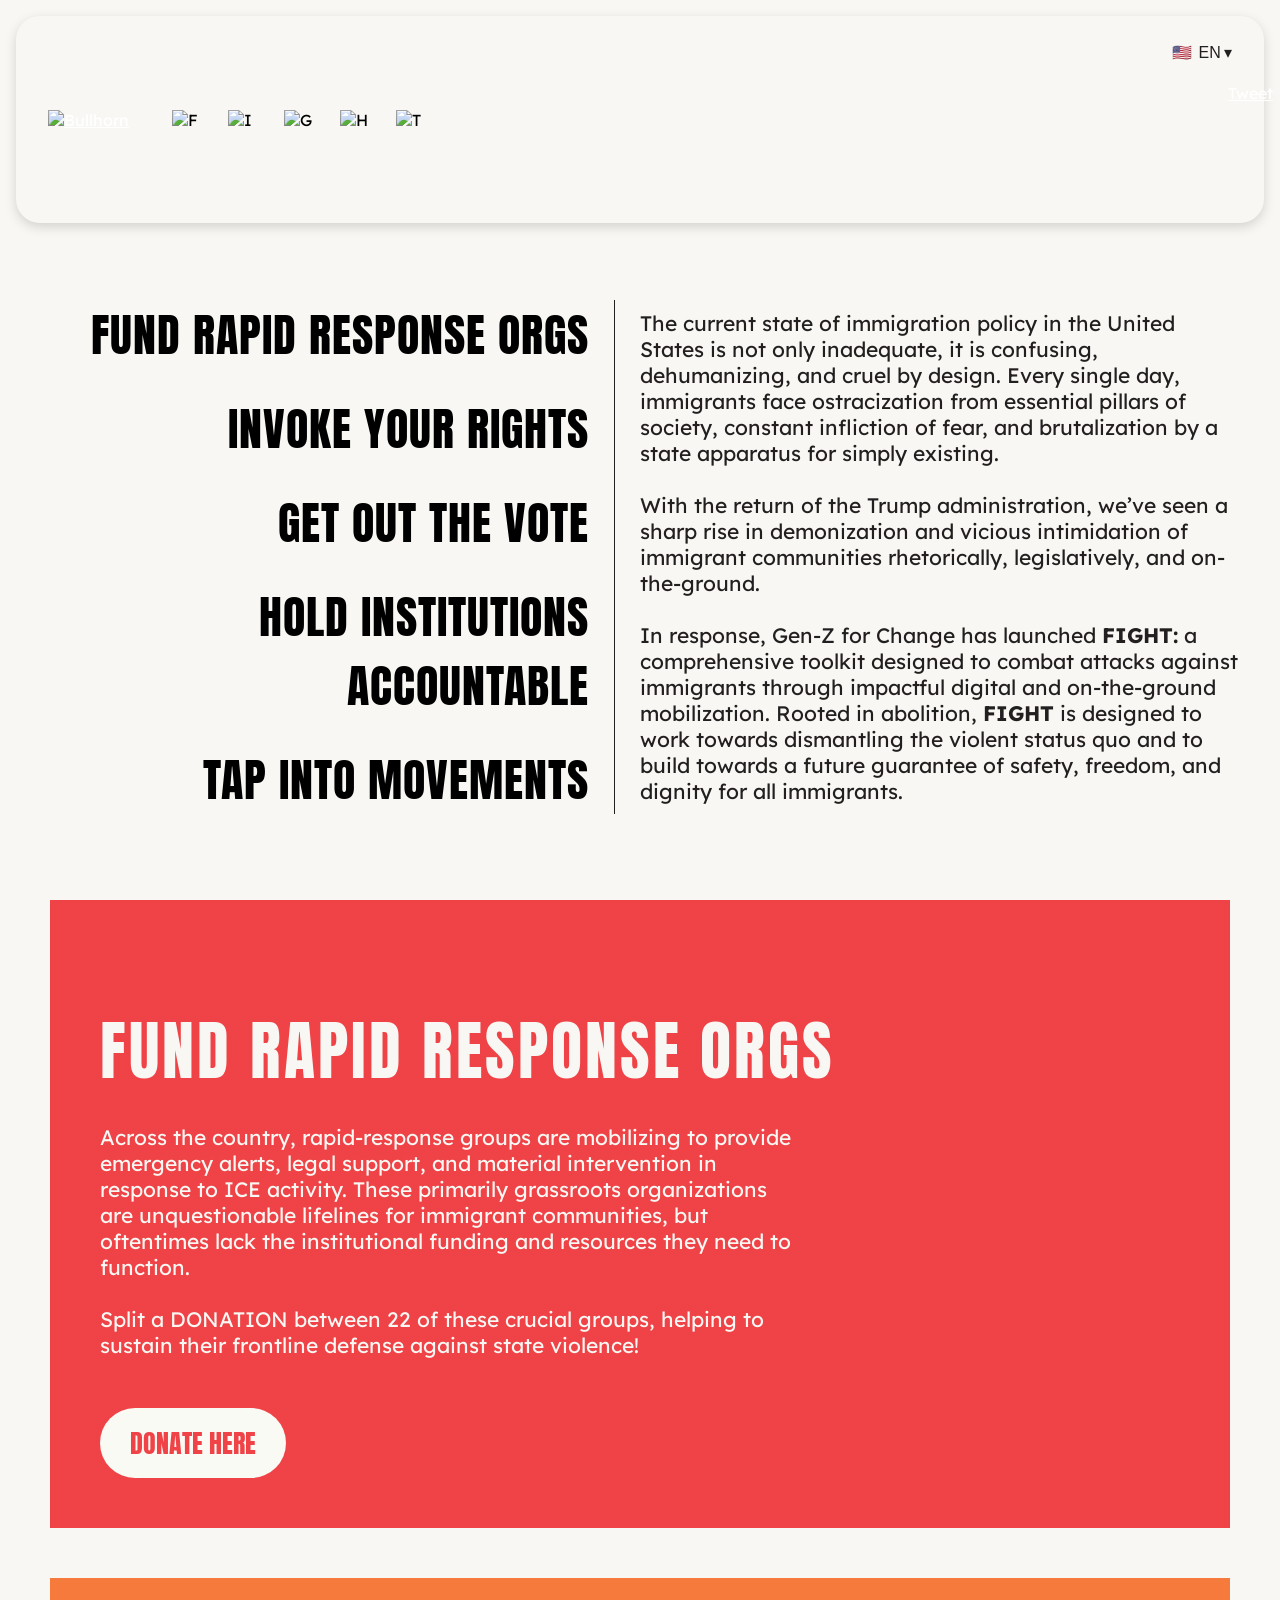
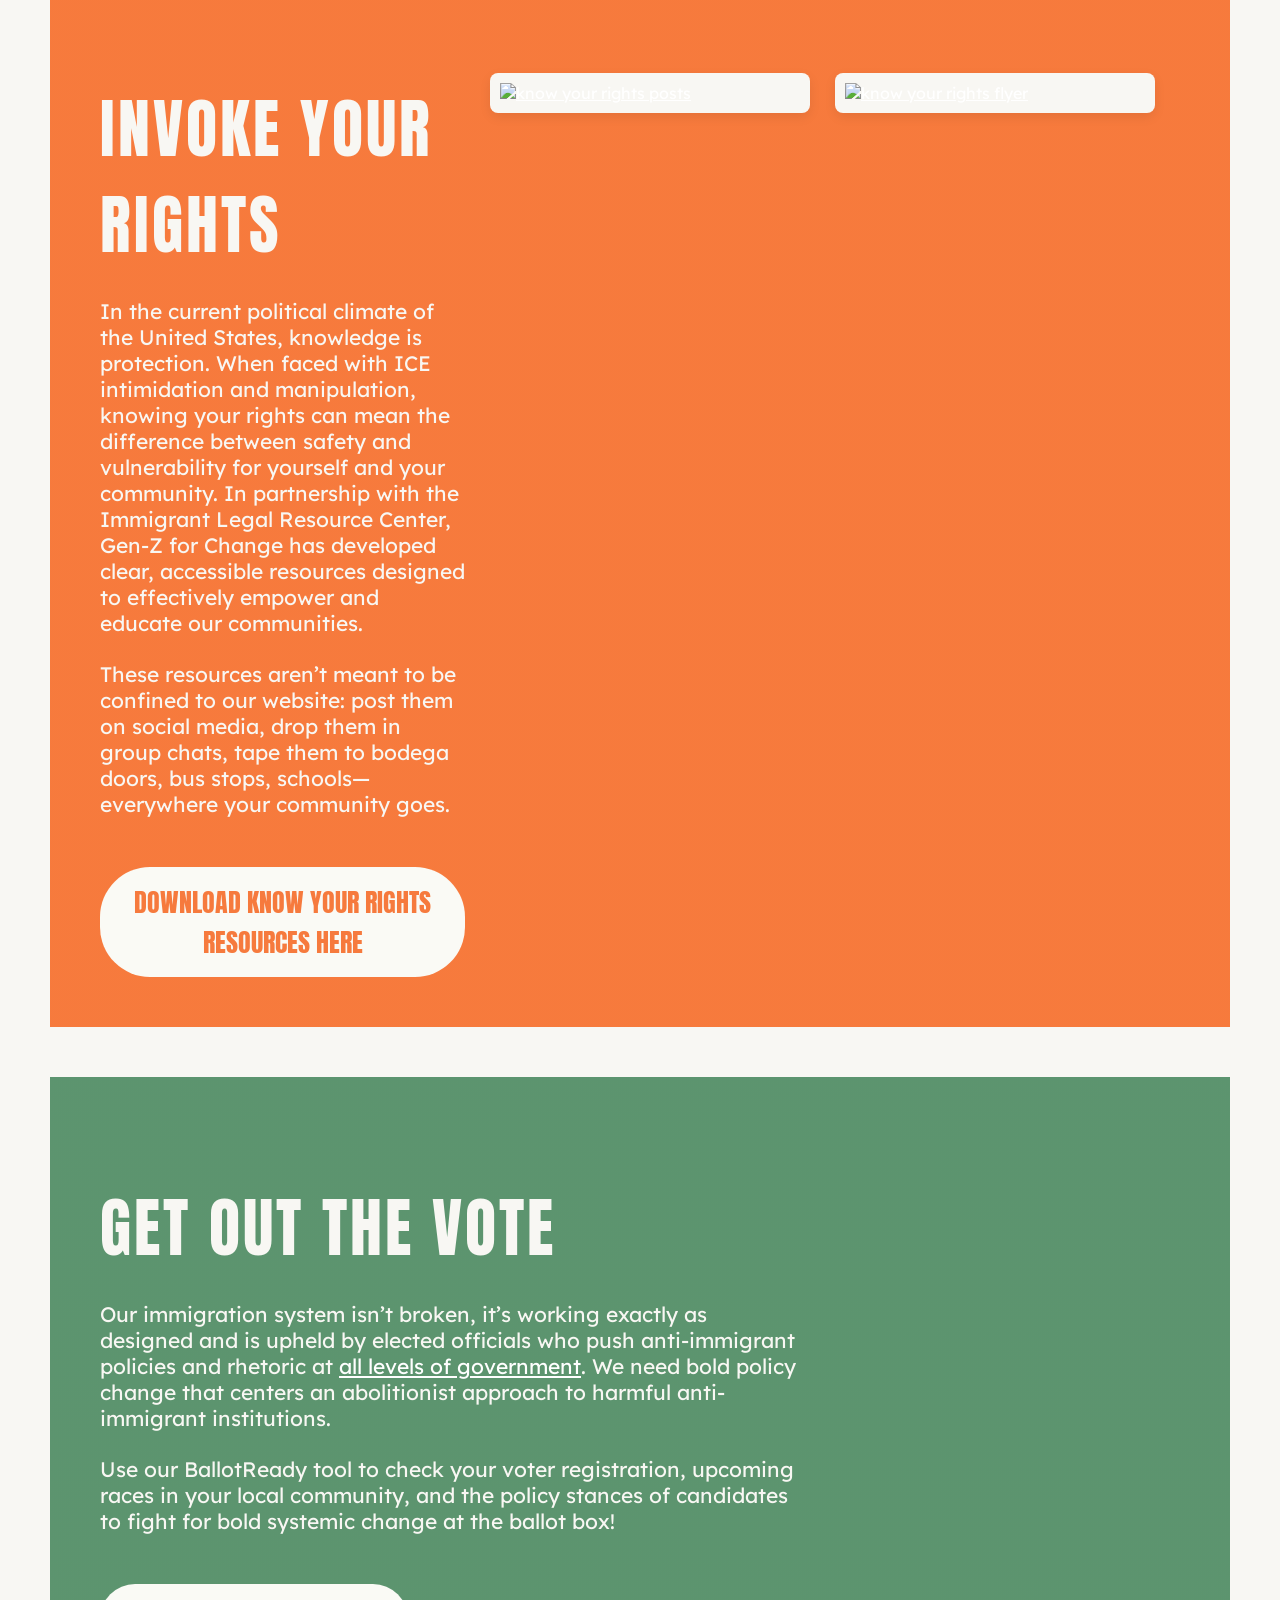
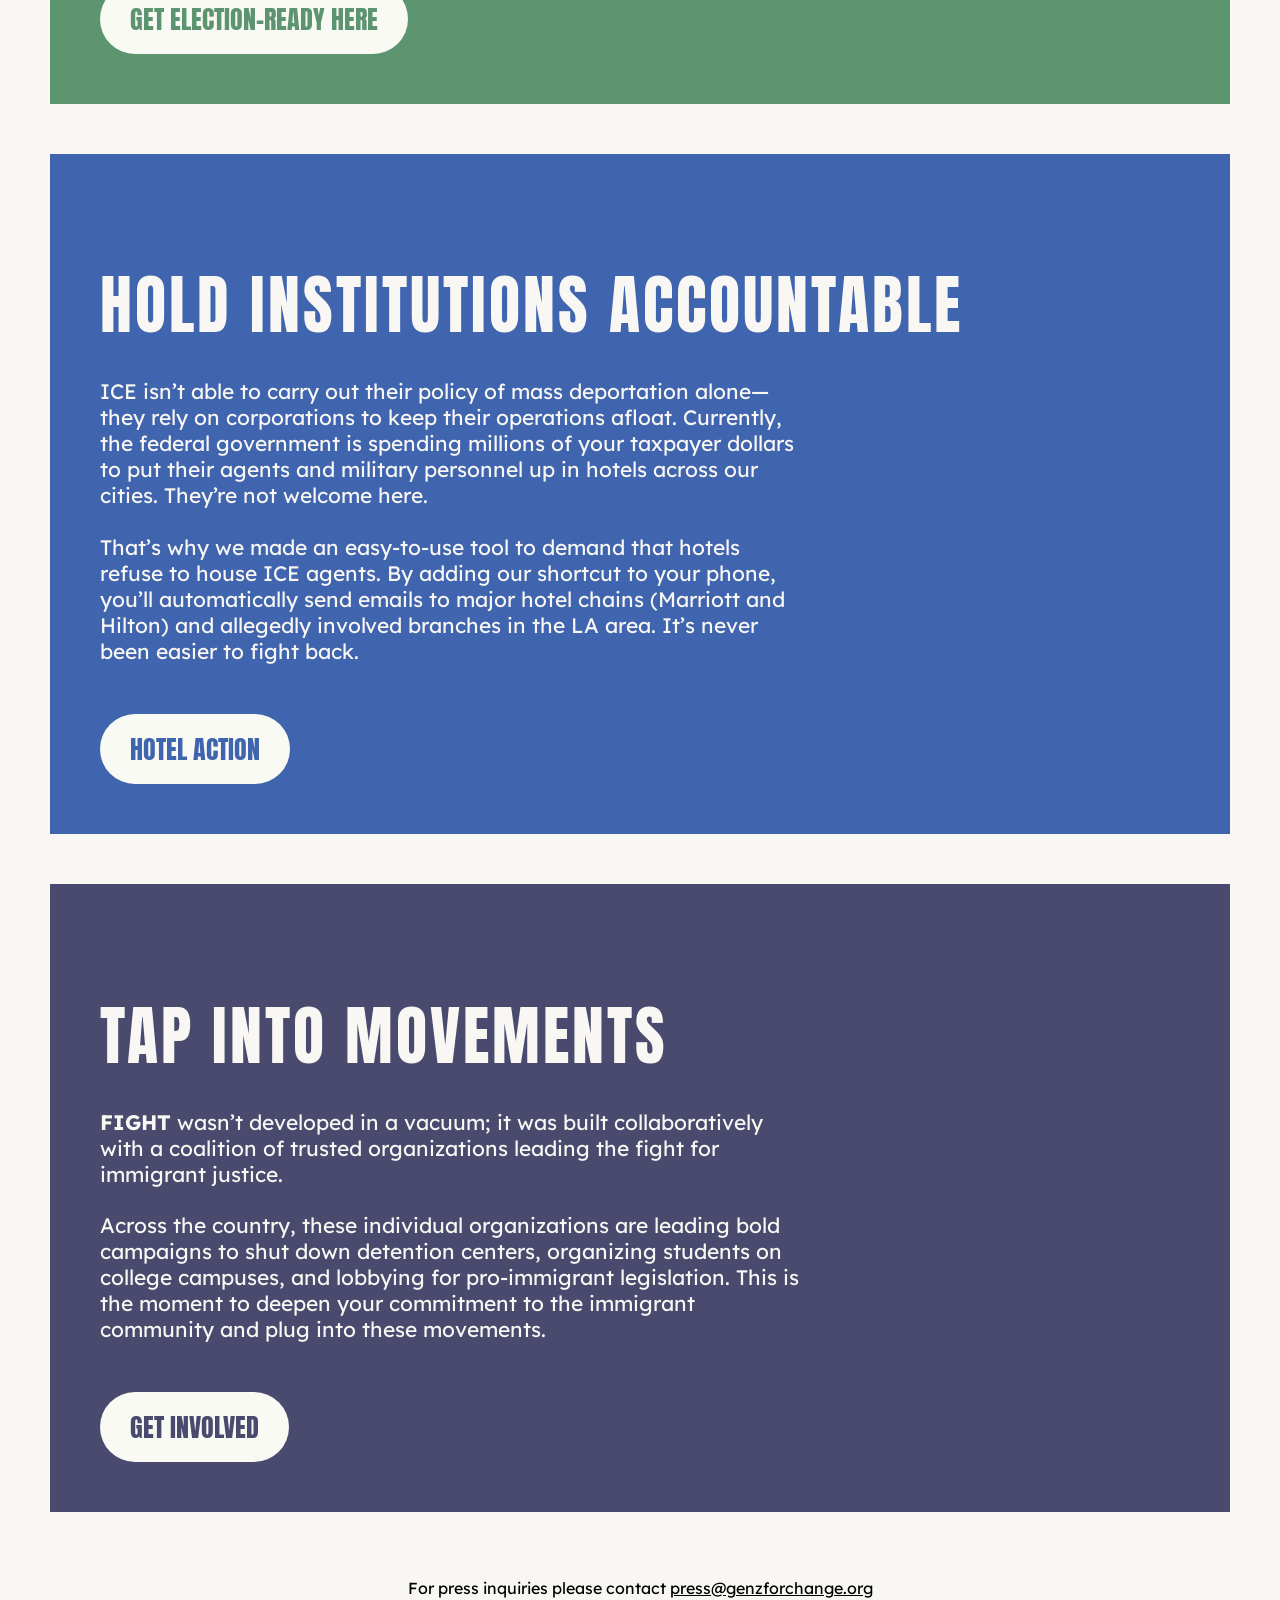
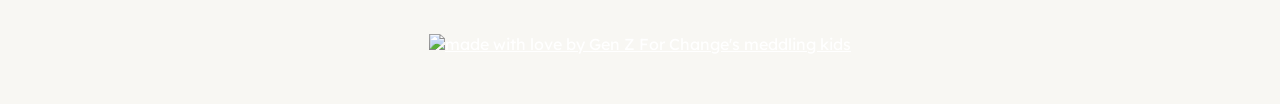
==== index.html @ 0570e117 "Merge pull request #15 from genzforchange/glitch 🧊 OUT OF LA 🌎" ====
<!DOCTYPE html>
<html lang="en">
  <head>
    <!-- Google tag (gtag.js) -->
    <script
      async
      src="https://www.googletagmanager.com/gtag/js?id=G-34WLTHFXXQ"
    ></script>
    <script>
      window.dataLayer = window.dataLayer || [];
      function gtag() {
        dataLayer.push(arguments);
      }
      gtag("js", new Date());

      gtag("config", "G-34WLTHFXXQ");
    </script>
    <meta charset="UTF-8" />
    <!-- Primary Meta Tags -->
    <title>FIGHT - A Toolkit by Gen-Z for Change</title>
    <meta name="title" content="FIGHT - A Toolkit by Gen-Z for Change" />
    <meta
      name="description"
      content="Gen-Z for Change’s FIGHT Toolkit empowers you to combat oppressive U.S. immigration policies—fund rapid-response groups, learn your rights, register to vote, and hold companies accountable."
    />

    <!-- Open Graph / Facebook -->
    <meta property="og:type" content="website" />
    <meta property="og:url" content="https://gz4c.org/fight" />
    <meta property="og:title" content="FIGHT - A Toolkit by Gen-Z for Change" />
    <meta
      property="og:description"
      content="Gen-Z for Change’s FIGHT Toolkit empowers you to combat oppressive U.S. immigration policies—fund rapid-response groups, learn your rights, register to vote, and hold companies accountable."
    />
    <meta
      property="og:image"
      content="https://cdn.glitch.global/859e2062-945b-4f6d-a3dc-96c31891dcad/FIGHT_ShareCard.png?v=1746629996485"
    />

    <!-- Twitter -->
    <meta
      property="twitter:card"
      content="https://cdn.glitch.global/859e2062-945b-4f6d-a3dc-96c31891dcad/FIGHT_ShareCard.png?v=1746629996485"
    />
    <meta
      property="twitter:url"
      content="https://gz4c.org/fight"
      property="twitter:title"
      content="FIGHT - A Toolkit by Gen-Z for Change"
    />
    <meta
      property="twitter:description"
      content="Gen-Z for Change’s FIGHT Toolkit empowers you to combat oppressive U.S. immigration policies—fund rapid-response groups, learn your rights, register to vote, and hold companies accountable."
    />
    <meta
      property="twitter:image"
      content="https://cdn.glitch.global/859e2062-945b-4f6d-a3dc-96c31891dcad/FIGHT_ShareCard.png?v=1746629996485"
    />

    <link
      rel="icon"
      type="image/x-icon"
      href="https://cdn.glitch.global/859e2062-945b-4f6d-a3dc-96c31891dcad/BullHorn.svg?v=1744859151494"
    />
    <!--     <link
      rel="alternate"
      href="https://gz4c.org/FIGHT"
      hreflang="en"
    />
    <link
      rel="alternate"
      href="https://gz4c.org/FIGHT/es"
      hreflang="es"
    /> -->

    <meta name="viewport" content="width=device-width, initial-scale=1.0" />
    <link rel="stylesheet" href="style.css" />
    <link rel="preconnect" href="https://fonts.googleapis.com" />
    <link rel="preconnect" href="https://fonts.gstatic.com" crossorigin />
    <link
      href="https://fonts.googleapis.com/css2?family=Anton+SC&family=Lexend:wght@100..900&display=swap"
      rel="stylesheet"
    />
    <!--      &lt;link rel="alternate" href="http://example.com/en/" hreflang="en" /&gt; 
   &lt;link rel="alternate" href="http://example.com/es/" hreflang="es" /&gt;  -->
  </head>
  <body>
    <div class="header-wrapper" id="header">
      <header class="site-header">
        <div class="logo-group">
          <!--    ENGLISH SPANISH active button  on right side of page / getting inspo from other sites + do research -->
          <a href="https://gz4c.org/fight/">
            <img
              class="bullhorn"
              src="https://cdn.glitch.global/859e2062-945b-4f6d-a3dc-96c31891dcad/BullHorn.svg?v=1744859151494"
              alt="Bullhorn"
          /></a>
          <img
            class="letter-F"
            src="https://cdn.glitch.global/859e2062-945b-4f6d-a3dc-96c31891dcad/F.svg?v=1744861771480"
            alt="F"
            data-hover-src="https://cdn.glitch.global/859e2062-945b-4f6d-a3dc-96c31891dcad/RedF.svg?v=1744861761589"
            onmouseover="this.src = this.dataset.hoverSrc"
            onclick="scrollToSection('fundraise')"
            onmouseout="this.src = 'https://cdn.glitch.global/859e2062-945b-4f6d-a3dc-96c31891dcad/F.svg?v=1744861771480'"
          />
          <img
            class="letter-I"
            src="https://cdn.glitch.global/859e2062-945b-4f6d-a3dc-96c31891dcad/I.svg?v=1744861775676"
            alt="I"
            data-hover-src="https://cdn.glitch.global/859e2062-945b-4f6d-a3dc-96c31891dcad/OrangeI.svg?v=1744861773560"
            onmouseover="this.src = this.dataset.hoverSrc"
            onclick="scrollToSection('invoke')"
            onmouseout="this.src = 'https://cdn.glitch.global/859e2062-945b-4f6d-a3dc-96c31891dcad/I.svg?v=1744861775676'"
          />
          <img
            class="letter-G"
            src="https://cdn.glitch.global/859e2062-945b-4f6d-a3dc-96c31891dcad/G.svg?v=1744861780190"
            alt="G"
            data-hover-src="https://cdn.glitch.global/859e2062-945b-4f6d-a3dc-96c31891dcad/GreenG.svg?v=1744861778280"
            onmouseover="this.src = this.dataset.hoverSrc"
            onclick="scrollToSection('gotv')"
            onmouseout="this.src = 'https://cdn.glitch.global/859e2062-945b-4f6d-a3dc-96c31891dcad/G.svg?v=1744861780190'"
          />
          <img
            class="letter-H"
            src="https://cdn.glitch.global/859e2062-945b-4f6d-a3dc-96c31891dcad/H.svg?v=1744861784625"
            alt="H"
            data-hover-src="https://cdn.glitch.global/859e2062-945b-4f6d-a3dc-96c31891dcad/BlueH.svg?v=1744861782322"
            onmouseover="this.src = this.dataset.hoverSrc"
            onclick="scrollToSection('hold')"
            onmouseout="this.src = 'https://cdn.glitch.global/859e2062-945b-4f6d-a3dc-96c31891dcad/H.svg?v=1744861784625'"
          />
          <img
            class="letter-T"
            src="https://cdn.glitch.global/859e2062-945b-4f6d-a3dc-96c31891dcad/T.svg?v=1744861788384"
            alt="T"
            data-hover-src="https://cdn.glitch.global/859e2062-945b-4f6d-a3dc-96c31891dcad/PurpleT.svg?v=1744861786506"
            onmouseover="this.src = this.dataset.hoverSrc"
            onclick="scrollToSection('action')"
            onmouseout="this.src = 'https://cdn.glitch.global/859e2062-945b-4f6d-a3dc-96c31891dcad/T.svg?v=1744861788384'"
          />
        </div>
        <div class="header-actions">
          <div class="language-dropdown">
            <button class="lang-btn">
              <span class="flag-emoji">🇺🇸</span> EN <span class="arrow">▾</span>
            </button>
            <ul class="lang-menu">
              <li>
                <a href="https://gz4c.org/fight/">
                  <span class="flag-emoji">🇺🇸</span> EN
                </a>
              </li>
              <li>
                <a href="https://gz4c.org/fight/es/">
                  <span class="flag-emoji">🇲🇽</span> ES
                </a>
              </li>
            </ul>
          </div>

          <a
            href="https://twitter.com/share?ref_src=twsrc%5Etfw"
            class="twitter-share-button"
            data-text="When the immigrant community is under attack, what do we do? Stand UP, FIGHT Back! The Trump admin wants us to feel powerless as they ramp up cruel detention and deportation campaigns. Today, we say no more! TAKE ACTION with @genzforchange here!"
            data-url="https://gz4c.org/fight/"
            data-show-count="false"
            >Tweet</a
          >
        </div>
        <script
          async
          src="https://platform.twitter.com/widgets.js"
          charset="utf-8"
        ></script>
      </header>
    </div>

    <section class="frame main-frame">
      <div class="main-content">
        <nav class="fight-subtitle">
          <span
            data-color="#c62828"
            onclick="scrollToSection('fundraise', this); this.style.color = this.getAttribute('data-color');"
            style="color: #000"
            onmouseover="this.style.color = this.getAttribute('data-color')"
            onmouseout="this.style.color = '#000'"
            >FUND RAPID RESPONSE ORGS</span
          >
          <span
            data-color="#ef6c00"
            onclick="scrollToSection('invoke', this); this.style.color = this.getAttribute('data-color');"
            style="color: #000"
            onmouseover="this.style.color = this.getAttribute('data-color')"
            onmouseout="this.style.color = '#000'"
            >INVOKE YOUR RIGHTS</span
          >
          <span
            data-color="#43a047"
            onclick="scrollToSection('gotv', this); this.style.color = this.getAttribute('data-color');"
            style="color: #000"
            onmouseover="this.style.color = this.getAttribute('data-color')"
            onmouseout="this.style.color = '#000'"
            >GET OUT THE VOTE</span
          >
          <span
            data-color="#1565c0"
            onclick="scrollToSection('hold', this); this.style.color = this.getAttribute('data-color');"
            style="color: #000"
            onmouseover="this.style.color = this.getAttribute('data-color')"
            onmouseout="this.style.color = '#000'"
            >HOLD INSTITUTIONS ACCOUNTABLE</span
          >
          <span
            data-color="#4527a0"
            onclick="scrollToSection('action', this); this.style.color = this.getAttribute('data-color');"
            style="color: #000"
            onmouseover="this.style.color = this.getAttribute('data-color')"
            onmouseout="this.style.color = '#000'"
            >TAP INTO MOVEMENTS</span
          >
        </nav>
        <div class="fight-blurb">
          <p>
            The current state of immigration policy in the United States is not
            only inadequate, it is confusing, dehumanizing, and cruel by design.
            Every single day, immigrants face ostracization from essential
            pillars of society, constant infliction of fear, and brutalization
            by a state apparatus for simply existing.
            <br /><br />
            With the return of the Trump administration, we’ve seen a sharp rise
            in demonization and vicious intimidation of immigrant communities
            rhetorically, legislatively, and on-the-ground.
            <br /><br />
            In response, Gen-Z for Change has launched <b>FIGHT:</b> a
            comprehensive toolkit designed to combat attacks against immigrants
            through impactful digital and on-the-ground mobilization. Rooted in
            abolition, <b>FIGHT</b> is designed to work towards dismantling the
            violent status quo and to build towards a future guarantee of
            safety, freedom, and dignity for all immigrants.
          </p>
        </div>
      </div>
    </section>

    <section id="fundraise" class="frame">
      <div class="content-box red">
        <!-- LEFT column: heading, copy, button -->
        <div class="text-section">
          <h2>FUND RAPID RESPONSE ORGS</h2>
          <p>
            Across the country, rapid-response groups are mobilizing to provide
            emergency alerts, legal support, and material intervention in
            response to ICE activity. These primarily grassroots organizations
            are unquestionable lifelines for immigrant communities, but
            oftentimes lack the institutional funding and resources they need to
            function. <br />
            <br />
            Split a DONATION between 22 of these crucial groups, helping to
            sustain their frontline defense against state violence!
          </p>
          <a href="https://secure.actblue.com/donate/fight-ice" target="_blank">
            <button class="fund-button">DONATE HERE</button>
          </a>
        </div>
      </div>
    </section>

    <section id="invoke" class="frame">
      <div class="content-box orange">
        <div class="text-section">
          <h2>INVOKE YOUR RIGHTS</h2>
          <p>
            In the current political climate of the United States, knowledge is
            protection. When faced with ICE intimidation and manipulation,
            knowing your rights can mean the difference between safety and
            vulnerability for yourself and your community. In partnership with
            the Immigrant Legal Resource Center, Gen-Z for Change has developed
            clear, accessible resources designed to effectively empower and
            educate our communities.
          </p>
          <p>
            These resources aren’t meant to be confined to our website: post
            them on social media, drop them in group chats, tape them to bodega
            doors, bus stops, schools—everywhere your community goes.
          </p>

          <a
            href="https://drive.google.com/drive/folders/1EszO038jMIQ0y-7Qb51uVYTKPdC55j7K?usp=drive_link"
          >
            <button class="invoke-button">
              DOWNLOAD KNOW YOUR RIGHTS RESOURCES HERE
            </button>
          </a>
        </div>
        <div class="kyr_container">
          <a
            href="https://drive.google.com/drive/folders/1EszO038jMIQ0y-7Qb51uVYTKPdC55j7K?usp=drive_link"
            target="_blank"
            rel="noopener noreferrer"
          >
            <img
              class="kyr_post"
              src="https://cdn.glitch.global/859e2062-945b-4f6d-a3dc-96c31891dcad/1.png?v=1746633508391"
              alt="know your rights posts"
            />
          </a>
          <a
            href="https://drive.google.com/drive/folders/1EszO038jMIQ0y-7Qb51uVYTKPdC55j7K?usp=drive_link"
            target="_blank"
            rel="noopener noreferrer"
          >
            <img
              class="kyr_flyer"
              src="https://cdn.glitch.global/859e2062-945b-4f6d-a3dc-96c31891dcad/KYR%20One%20Page_ILRC%20x%20GZ4C_Apr%202025.png?v=1746633522268"
              alt="know your rights flyer"
            />
          </a>
        </div>
      </div>
    </section>

    <section id="gotv" class="frame">
      <div class="content-box green">
        <div class="text-section">
          <h2>GET OUT THE VOTE</h2>
          <p>
            Our immigration system isn’t broken, it’s working exactly as
            designed and is upheld by elected officials who push anti-immigrant
            policies and rhetoric at
            <a
              href="https://www.aclu.org/vote/immigrants-rights"
              target="_blank"
              >all levels of government</a
            >. We need bold policy change that centers an abolitionist approach to harmful anti-immigrant institutions.
          </p>
          <p>
            Use our BallotReady tool to check your voter registration, upcoming
            races in your local community, and the policy stances of candidates
            to fight for bold systemic change at the ballot box!
          </p>
          <a href="https://look2024ward.org/gotv" , target="_blank">
            <button class="gotv-button">GET ELECTION-READY HERE</button>
          </a>
        </div>
      </div>
    </section>

    <section id="hold" class="frame">
      <div class="content-box blue">
        <div class="text-section">
          <h2>HOLD INSTITUTIONS ACCOUNTABLE</h2>
          <p>
            ICE isn’t able to carry out their policy of mass deportation
            alone—they rely on corporations to keep their operations afloat.
            Currently, the federal government is spending millions of your
            taxpayer dollars to put their agents and military personnel up in
            hotels across our cities. They’re not welcome here.
            <br /><br />
            That’s why we made an easy-to-use tool to demand that hotels refuse
            to house ICE agents. By adding our shortcut to your phone, you’ll
            automatically send emails to major hotel chains (Marriott and
            Hilton) and allegedly involved branches in the LA area. It’s never
            been easier to fight back.
          </p>
          <!--           <a href="https://gz4c.org/fight/h">
            <button class="hold-button">AVELO ACTION</button></a
          > -->
          <a href="hotels.html">
            <button class="hold-button">HOTEL ACTION</button></a
          >
        </div>
        <!--         <div class="grid-box grid-4">
          <a href="#">A</a><a href="#">B</a><a href="#">C</a><a href="#">D</a>
        </div> -->
      </div>
    </section>

    <section id="action" class="frame">
      <div class="content-box purple">
        <div class="text-section">
          <h2>TAP INTO MOVEMENTS</h2>
          <p>
            <b>FIGHT</b> wasn’t developed in a vacuum; it was built
            collaboratively with a coalition of trusted organizations leading
            the fight for immigrant justice.
          </p>
          <p>
            Across the country, these individual organizations are leading bold
            campaigns to shut down detention centers, organizing students on
            college campuses, and lobbying for pro-immigrant legislation. This
            is the moment to deepen your commitment to the immigrant community
            and plug into these movements.
          </p>
          <a href="https://gz4c.org/fight/t">
            <button class="tap-button">GET INVOLVED</button></a
          >
        </div>
      </div>
    </section>

    <footer>
      <p>
        For press inquiries please contact
        <a href="mailto:press@genzforchange.org" class="foot">
          press@genzforchange.org</a
        >
      </p>
      <br />
      <a
        href="https://www.genzforchange.org/"
        target="_blank"
        rel="noopener noreferrer"
      >
        <img
          src="https://cdn.glitch.global/859e2062-945b-4f6d-a3dc-96c31891dcad/meddlingkids.png?v=1744848850367"
          alt="made with love by Gen Z For Change's meddling kids"
        />
      </a>
    </footer>
    <script src="script.js"></script>
  </body>
</html>
---- style.css ----
@import url("https://fonts.googleapis.com/css2?family=Anton+SC&family=Lexend:wght@100..900&display=swap");

/* ─────────────────────────────────────────────── */
/* BASE STYLES */

html,
body {
  font-family: "Lexend", sans-serif;
  margin: 0;
  padding: 0;
  box-sizing: border-box;
  background: #f8f7f3;
  scroll-behavior: smooth;
  overflow: visible;
}

.lexend {
  font-family: "Lexend", sans-serif;
  font-style: normal;
  font-optical-sizing: auto;
}

.anton-sc-regular,
.main-title,
.fight-subtitle,
.text-section h2 {
  font-family: "Anton SC", sans-serif;
  font-style: normal;
  font-weight: 400;
}

a {
  color: white;
}

.foot {
  color: black;
}

/* ─────────────────────────────────────────────── */
/* HEADER SECTION */

.header-wrapper {
  padding: 1rem;
  position: sticky;
  top: 0;
  z-index: 1000;
}

.site-header {
  max-width: 1200px;
  height: 175px;
  margin: 0 auto;
  display: flex;
  flex-wrap: wrap;
  align-items: center;
  gap: 1rem;
  padding: 1rem 2rem;
  border-radius: 24px;
  background: url("https://cdn.glitch.global/859e2062-945b-4f6d-a3dc-96c31891dcad/white-crinkled-paper-texture-background.jpg?v=1744848869879")
    no-repeat center / cover;
  box-shadow: 0 4px 12px rgba(0, 0, 0, 0.15);
}

.after-scroll {
  background-color: transparent;
  /*   transition: background-color 0.2s ease; */
}

/*    FAILED STICKY TEST    */
/* .after-scroll .site-header {
  height: 100px;
  transition: height 0.2s ease-in-out;
}

.after-scroll .logo-group {
  transform: scale(0.5);
  transition: transform 0.2s ease-in-out;
} */

.bullhorn {
  flex: 0 0 auto;
  width: 10vw;
  max-width: 200px;
  min-width: 100px;
  height: auto;
}

/* ─────────────────────────────────────────────── */
/* HEADER ACTIONS */

.header-actions {
  position: absolute;
  top: 1rem;
  right: 1rem;
  display: flex;
  flex-direction: column;
  align-items: flex-end;
  /*   justify-content: flex-start; */
  gap: 20px;
  z-index: 1001;
  margin: 10px;
}

.twitter-share-button {
  position: relative;
  width: 10px;
  margin: 0;
  z-index: 1;
}

.language-dropdown {
  position: relative;
  display: flex;
  align-items: center;
}

/* for some reason it only works when this is here */
.site-header {
  position: relative;
  display: flex;
  flex-wrap: wrap;
  align-items: center;
  justify-content: space-between;
  padding: 1rem 2rem;
  background: url("https://cdn.glitch.global/859e2062-945b-4f6d-a3dc-96c31891dcad/white-crinkled-paper-texture-background.jpg?v=1744848869879")
    no-repeat center / cover;
  border-radius: 24px;
  box-shadow: 0 4px 12px rgba(0, 0, 0, 0.15);
  max-width: 1200px;
  height: 175px;
  margin: 0 auto;
}

/* Language button styles */
.lang-btn {
  background: transparent;
  border: none;
  cursor: pointer;
  display: flex;
  align-items: center;
  color: #231f20;
  font-size: 16px;
  gap: 0.2rem;
}

/* Flag + arrow */
.flag-emoji {
  font-size: 16px;
  margin-right: 3px;
}
.arrow {
  font-size: 16px;
}

/* Dropdown menu */
.lang-menu {
  position: absolute;
  top: 100%;
  right: 0;
  margin-top: 10px;
  padding: 0;
  list-style: none;
  background: #f8f7f3;
  box-shadow: 0 2px 8px rgba(0, 0, 0, 0.1);
  border-radius: 5px;
  display: none;
  white-space: nowrap;
  z-index: 10;
}

.language-dropdown:hover .lang-menu,
.language-dropdown:focus-within .lang-menu {
  display: block;
}

.lang-menu li a {
  display: flex;
  align-items: center;
  padding: 8px;
  color: #231f20;
  text-decoration: none;
  gap: 5px;
}

.lang-menu li a:hover {
  background: #f8f7f3;
}

/* ─────────────────────────────────────────────── */
/* LETTER STYLES */

[class^="letter-"] {
  margin-left: 20px;
  flex: 0 0 auto;
  width: 8vw;
  max-width: 60px;
  min-width: 32px;
  height: auto;
  transition: transform 0.2s ease;
  cursor: pointer;
}

.letter-F {
  width: 50px;
  /*   max-height: 50px !important; */
}
.letter-I {
  width: 20px;
  height: 110px;
}
.letter-G {
  width: 65px;
}
.letter-H {
  width: 55px;
}
.letter-T {
  width: 60px;
}

.letter-P {
  width: 50px;
}
.letter-O {
  width: 50px;
}
.letter-D {
  width: 50px;
}
.letter-E {
  width: 40px !important;
}
.letter-R {
  width: 50px;
}

[class^="letter-"]:hover {
  transform: scale(1.15);
}

.selected {
  transform: scale(1.15);
}

/* ─────────────────────────────────────────────── */
/* RESPONSIVE HEADER */

@media (max-width: 600px) {
  .site-header {
    height: 100px;
    padding: 1rem;
  }

  .bullhorn {
    width: 75px;
    max-width: 150px;
    min-width: 80px;
  }

  [class^="letter-"] {
    margin-left: 3px;
    width: 15vw;
    max-width: 25px;
    min-width: 0;
  }

  .letter-I {
    margin-left: -1px;
    margin-right: -3px;
    height: 50px !important;
  }
  .letter-E {
    margin-bottom: -5px;
    width: 20px !important;
    height: 60px;
  }
  .letter-F {
    width: 20px !important;
  }
  .kyr_container img {
    width: 200px;
  }
}

/* ─────────────────────────────────────────────── */
/* FRAME SECTION */

.frame {
  min-height: 100px;
  padding: 50px;
  display: flex;
  justify-content: center;
  align-items: center;
  scroll-snap-align: start;
  position: relative;
  z-index: 1;
  scroll-margin-top: 220px;
}

.main-frame {
  padding: 150px 0;
  display: flex;
  flex-direction: column;
  text-align: center;
  z-index: 0;
  background: linear-gradient(
      rgba(248, 247, 243, 0.75),
      rgba(248, 247, 243, 0.75)
    ),
    url("https://cdn.glitch.global/859e2062-945b-4f6d-a3dc-96c31891dcad/squared-paper-texture.jpg?v=1744862407631")
      no-repeat center / cover;
  margin-top: -100px;
}

/* ─────────────────────────────────────────────── */
/* CONTENT SECTIONS */

.main-content {
  display: flex;
  flex-wrap: wrap;
  gap: 25px;
  max-width: 1200px;
  margin: 0 auto;
  align-items: center;
  justify-content: space-between;
}

.main-title {
  font-size: 89px;
  color: #231f20;
  letter-spacing: 5px;
  padding-left: 50px;
}

.fight-subtitle {
  font-size: 46px;
  color: #231f20;
  text-transform: uppercase;
  letter-spacing: 1px;
  text-align: right;
  flex: 1 1 300px;
  padding-right: 25px;
  border-right: 1px solid #231f20;
  display: flex;
  flex-direction: column;
  gap: 25px;
  cursor: pointer;
}

.fight-subtitle span {
  transition: color 0.3s;
}

.fight-blurb {
  font-size: 21px;
  color: #231f20;
  flex: 1 1 600px;
  text-align: left;
  max-width: 600px;
  margin-top: 0;
}

.content-box {
  width: 100%;
  padding: 50px;
  display: flex;
  flex-wrap: wrap;
  justify-content: space-between;
  color: #f8f7f3;
  margin: -125px 0 75px;
}

.text-section {
  flex: 1;
  width: 300px;
}

.text-section h2 {
  font-size: 64px;
  letter-spacing: 3px;
  text-transform: uppercase;
  margin-bottom: 25px;
}

.text-section p {
  font-size: 21px;
  margin-bottom: 25px;
  max-width: 700px;
}

mark {
  background-color: #ef4347;
  color: #f8f7f3;
  padding: 3px;
  line-height: 1;
}

/* ─────────────────────────────────────────────── */
/* RESPONSIVE CONTENT */
@media (max-width: 600px) {
  .main-content {
    display: flex;
    flex-wrap: wrap;
    gap: 25px;
    max-width: 1200px;
    margin: 50px;
    align-items: center;
    justify-content: space-between;
  }

  .fight-subtitle {
    /*     font-size: 34px; */
    font-size: 22px;
    color: #231f20;
    text-transform: uppercase;
    letter-spacing: 1px;
    text-align: right;
    flex: 1 1 300px;
    padding-right: 25px;
    border-right: 1px solid #231f20;
    display: flex;
    flex-direction: column;
    gap: 10px;
    cursor: pointer;
  }

  .fight-blurb {
    font-size: 16px;
    color: #231f20;
    flex: 1 1 600px;
    text-align: left;
    max-width: 600px;
    margin-top: 0;
  }

  .text-section h2 {
    font-size: 34px;
    letter-spacing: 1px;
    text-transform: uppercase;
    margin-bottom: 25px;
  }

  .text-section p {
    font-size: 16px;
    margin-bottom: 0px;
    max-width: 700px;
  }
}
/* ─────────────────────────────────────────────── */
/* GRID */

.grid-box {
  display: grid;
  gap: 25px;
}

.grid-6 {
  grid-template-columns: repeat(3, 100px);
  grid-template-rows: repeat(2, 100px);
}

.grid-4 {
  grid-template-columns: repeat(2, 100px);
  grid-template-rows: repeat(2, 100px);
}

/* ─────────────────────────────────────────────── */
/* BUTTONS */

.grid-box a,
.custom-button {
  background: #f8f7f3;
  font-family: "Lexend", sans-serif;
  font-size: 16px;
  border: 2px solid #231f20;
  color: #231f20;
  text-align: center;
  display: flex;
  align-items: center;
  justify-content: center;
  text-decoration: none;
  transition: 0.3s;
  cursor: pointer;
  border-radius: 25px;
}

.fund-button {
  display: inline-block;
  max-width: 600px;
  background: #fafaf5;
  color: #ef4347;
  font-family: "Anton SC", sans-serif;
  font-size: 26px;
  padding: 15px 30px;
  border-radius: 50px;
  border: none;
  cursor: pointer;
  transition: background-color 0.2s ease;
  margin-top: 25px;
}

.fund-button:hover {
  background-color: transparent;
  outline: 3px solid #fafaf5;
  color: #fafaf5;
}

.kyr_container {
  display: flex;
  justify-content: center;
  gap: 25px;
  flex-wrap: wrap;
  padding: 25px;
}

.kyr_post {
  width: 300px;
  background: #f8f7f3;
  padding: 10px;
  border-radius: 8px;
  box-shadow: 0 4px 12px rgba(0, 0, 0, 0.08);
  display: block;
  margin: 20px auto;
  transition: transform 0.2s ease, box-shadow 0.2s ease;
}

.kyr_post:hover {
  transform: scale(1.02);
  box-shadow: 0 6px 16px rgba(0, 0, 0, 0.12);
}

.kyr_post_spanish {
  width: 300px;
  background: #f8f7f3;
  padding: 10px;
  border-radius: 8px;
  box-shadow: 0 4px 12px rgba(0, 0, 0, 0.08);
  display: block;
  margin: 20px auto;
  transition: transform 0.2s ease, box-shadow 0.2s ease;
}

.kyr_post_spanish:hover {
  transform: scale(1.02);
  box-shadow: 0 6px 16px rgba(0, 0, 0, 0.12);
}

.kyr_flyer {
  width: 300px;
  background: #f8f7f3;
  padding: 10px;
  border-radius: 8px;
  box-shadow: 0 4px 12px rgba(0, 0, 0, 0.08);
  display: block;
  margin: 20px auto;
  transition: transform 0.2s ease, box-shadow 0.2s ease;
}

.kyr_flyer:hover {
  transform: scale(1.02);
  box-shadow: 0 6px 16px rgba(0, 0, 0, 0.12);
}

/* ─────────────────────────────────────────────── */
/* TEXTURED BACKGROUNDS */

.red {
  background: linear-gradient(rgba(239, 67, 71, 0.5), rgba(239, 67, 71, 0.5)),
    url("https://cdn.glitch.global/859e2062-945b-4f6d-a3dc-96c31891dcad/RedTexture.png?v=1745193146500")
      no-repeat center / cover;
  background-color: #ef4347;
}

.orange {
  background: linear-gradient(rgba(246, 122, 61, 0.5), rgba(246, 122, 61, 0.5)),
    url("https://cdn.glitch.global/859e2062-945b-4f6d-a3dc-96c31891dcad/OrangeTexture.png?v=1745193430524")
      no-repeat center / cover;
  background-color: #f67a3d;
}

.green {
  background: linear-gradient(rgba(92, 148, 111, 0.5), rgba(92, 148, 111, 0.5)),
    url("https://cdn.glitch.global/859e2062-945b-4f6d-a3dc-96c31891dcad/GreenTexture.png?v=1745193618861")
      no-repeat center / cover;
  background-color: #5c946f;
}

.blue {
  background: linear-gradient(rgba(64, 101, 175, 0.5), rgba(64, 101, 175, 0.5)),
    url("https://cdn.glitch.global/859e2062-945b-4f6d-a3dc-96c31891dcad/BlueBackground.png?v=1745193617054")
      no-repeat center / cover;
  background-color: #4065af;
}

.purple {
  background: linear-gradient(rgba(73, 74, 110, 0.5), rgba(73, 74, 110, 0.5)),
    url("https://cdn.glitch.global/859e2062-945b-4f6d-a3dc-96c31891dcad/PurpleBackground.png?v=1745193649120")
      no-repeat center / cover;
  background-color: #494a6e;
}

/* ─────────────────────────────────────────────── */
/* FOOTER */

footer {
  background: url("https://cdn.glitch.global/859e2062-945b-4f6d-a3dc-96c31891dcad/AdobeStock_315826297.jpeg?v=1744850684178")
    no-repeat center / cover;
  text-align: center;
  font-size: 16px;
  padding: 100px 50px 50px;
  margin-top: -175px;
  position: relative;
  z-index: 0;
  color: black;
}

footer img {
  width: 25%;
}

@media (max-width: 600px) {
  footer img {
    width: 100%;
  }
}

/* ─────────────────────────────────────────────── */
/* FUNDRAISE SECTION */

.fundraise-container {
  display: grid;
  gap: 24px;
  align-items: start;
  padding: 60px;
  grid-template-columns: repeat(auto-fit, minmax(300px, 1fr));
}

.fundraise-text {
  color: #fafaf5;
}

.fundraise-text h2 {
  font-family: "Anton SC", sans-serif;
  font-size: 64px;
  letter-spacing: 3px;
  text-transform: uppercase;
  margin-bottom: 16px;
}

.fundraise-text p {
  font-size: 18px;
  line-height: 1.4;
  margin-bottom: 24px;
}

.invoke-button {
  display: inline-block;
  max-width: 600px;
  background: #fafaf5;
  color: #f67a3d;
  font-family: "Anton SC", sans-serif;
  font-size: 26px;
  padding: 15px 30px;
  border-radius: 50px;
  border: none;
  cursor: pointer;
  transition: background-color 0.2s ease;
  margin-top: 25px;
}

.invoke-button:hover {
  background-color: transparent;
  outline: solid;
  outline-color: #fafaf5;
  outline-width: 3px;
  color: #fafaf5;
}

.gotv-button {
  display: inline-block;
  max-width: 600px;
  background: #fafaf5;
  color: #5c946f;
  font-family: "Anton SC", sans-serif;
  font-size: 26px;
  padding: 15px 30px;
  border-radius: 50px;
  border: none;
  cursor: pointer;
  transition: background-color 0.2s ease;
  margin-top: 25px;
}

.gotv-button:hover {
  background-color: transparent;
  outline: solid;
  outline-color: #fafaf5;
  outline-width: 3px;
  color: #fafaf5;
}

.hold-button {
  display: inline-block;
  max-width: 600px;
  background: #fafaf5;
  color: #4065af;
  font-family: "Anton SC", sans-serif;
  font-size: 26px;
  padding: 15px 30px;
  border-radius: 50px;
  border: none;
  cursor: pointer;
  transition: background-color 0.2s ease;
  margin-top: 25px;
}

.hold-button:hover {
  background-color: transparent;
  outline: solid;
  outline-color: #fafaf5;
  outline-width: 3px;
  color: #fafaf5;
}

.tap-button {
  display: inline-block;
  max-width: 600px;
  background: #fafaf5;
  color: #494a6e;
  font-family: "Anton SC", sans-serif;
  font-size: 26px;
  padding: 15px 30px;
  border-radius: 50px;
  border: none;
  cursor: pointer;
  transition: background-color 0.2s ease;
  margin-top: 25px;
}

.tap-button:hover {
  background-color: transparent;
  outline: solid;
  outline-color: #fafaf5;
  outline-width: 3px;
  color: #fafaf5;
}

/* ─────────── Grid Layout for Fundraising ─────────── */
.fundraise-bento {
  display: grid;
  gap: 12px;
  grid-template-columns: 1fr 1.5fr 1fr;
  grid-template-rows: auto auto auto;
  grid-template-areas:
    "b1  b2  b3a"
    "b4  b5  b3a"
    "b6  b5  b3b";
}

@media (max-width: 1024px) {
  .fundraise-bento {
    grid-template-columns: repeat(2, 1fr);
    grid-template-rows: auto auto auto auto;
    grid-template-areas:
      "b1   b2"
      "b3a  b3a"
      "b4   b5"
      "b6   b3b";
  }
}

@media (max-width: 600px) {
  .fundraise-bento {
    grid-template-columns: 1fr;
    grid-template-areas:
      "b1"
      "b2"
      "b3a"
      "b4"
      "b5"
      "b6"
      "b3b";
  }
}

/* ─────────── Grid Area Assignments ─────────── */
/* .box1 {
  grid-area: b1;
}
.box2 {
  grid-area: b2;
}
.box3a {
  grid-area: b3a;
}
.box3b {
  grid-area: b3b;
}
.box4 {
  grid-area: b4;
}
.box5 {
  grid-area: b5;
}
.box6 {
  grid-area: b6;
} */

/* ─────────── Bento Box Styling ─────────── */
/* .bento-box {
  background: #fafaf5;
  padding: 25px;
  border-radius: 15px;
  display: flex;
  flex-direction: column;
}

.bento-box.tall {
  justify-content: space-between;
}

.bento-box a {
  display: block;
  margin-bottom: 6px;
  color: #333333;
  text-decoration: none;
  cursor: pointer;
  transition: color 0.2s;
}

.bento-box a:hover,
.bento-box a:focus {
  text-decoration: underline;
  color: #111111;
}
 */
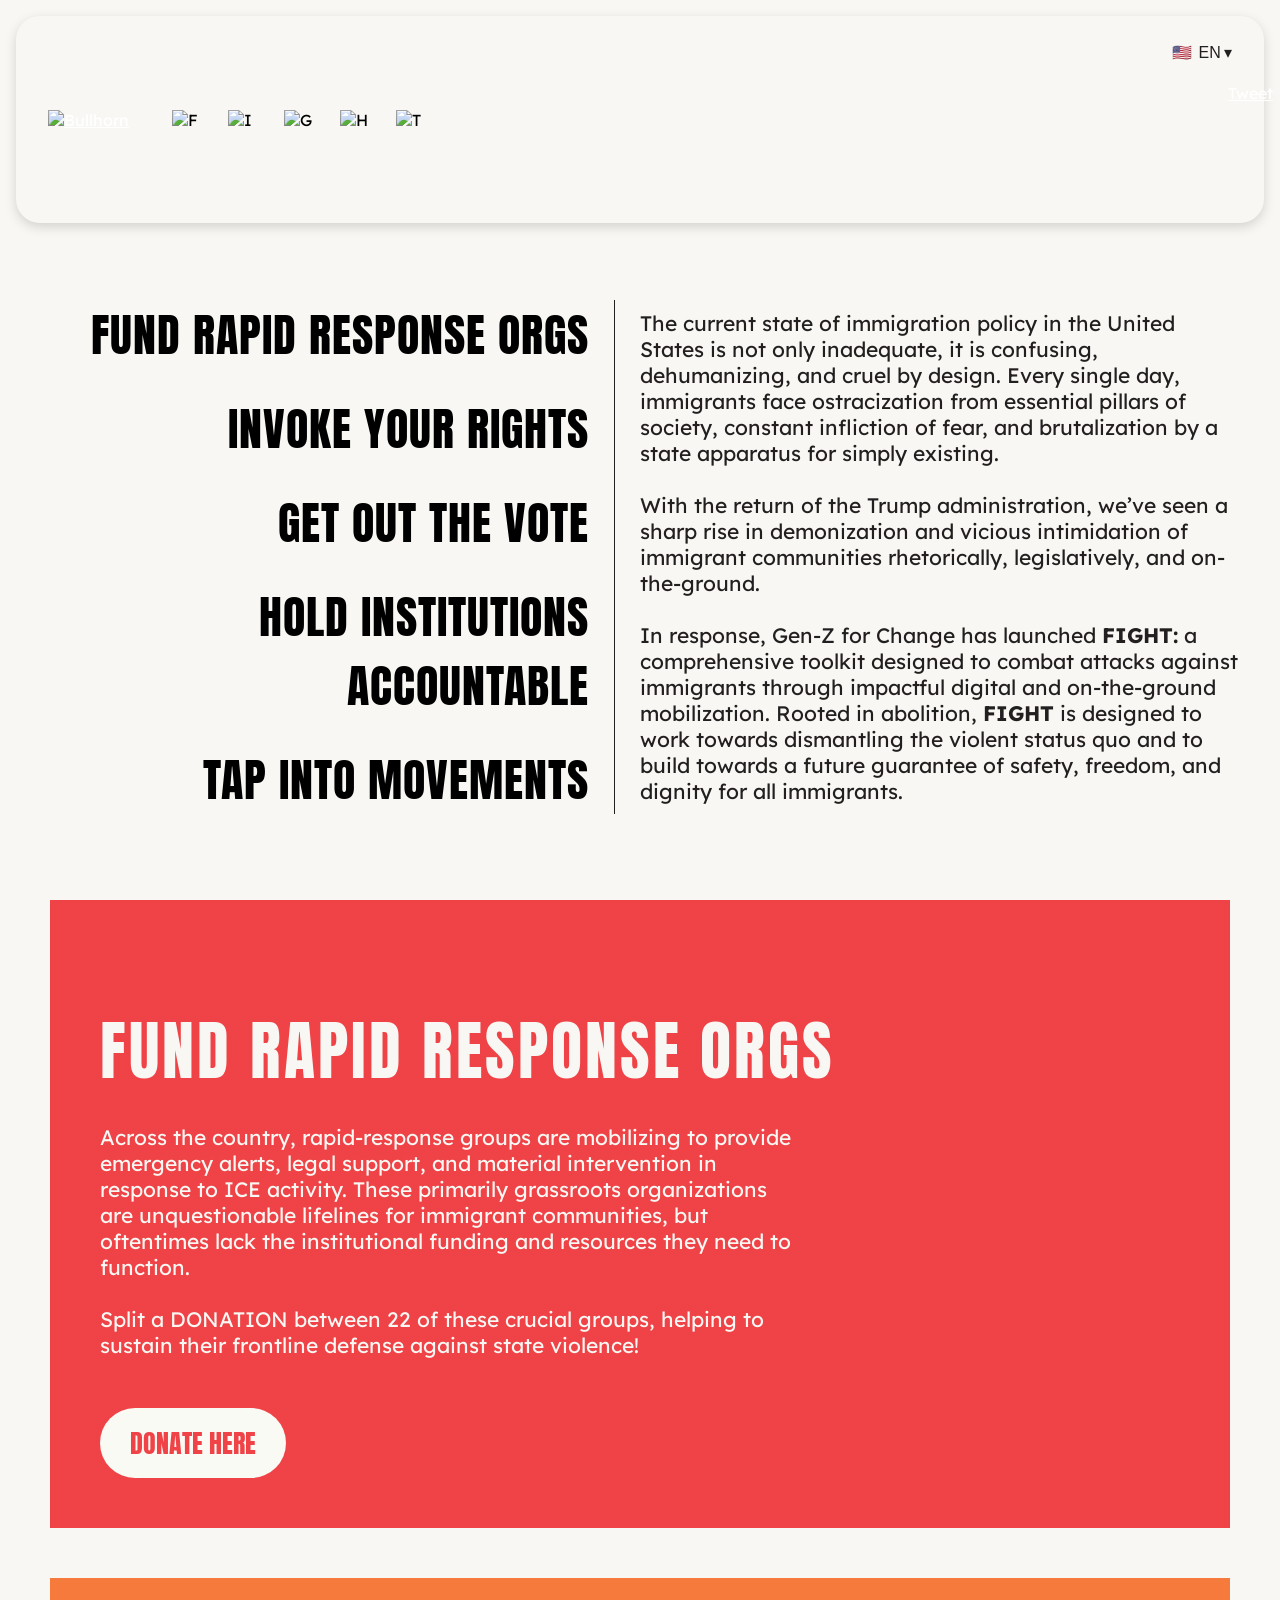
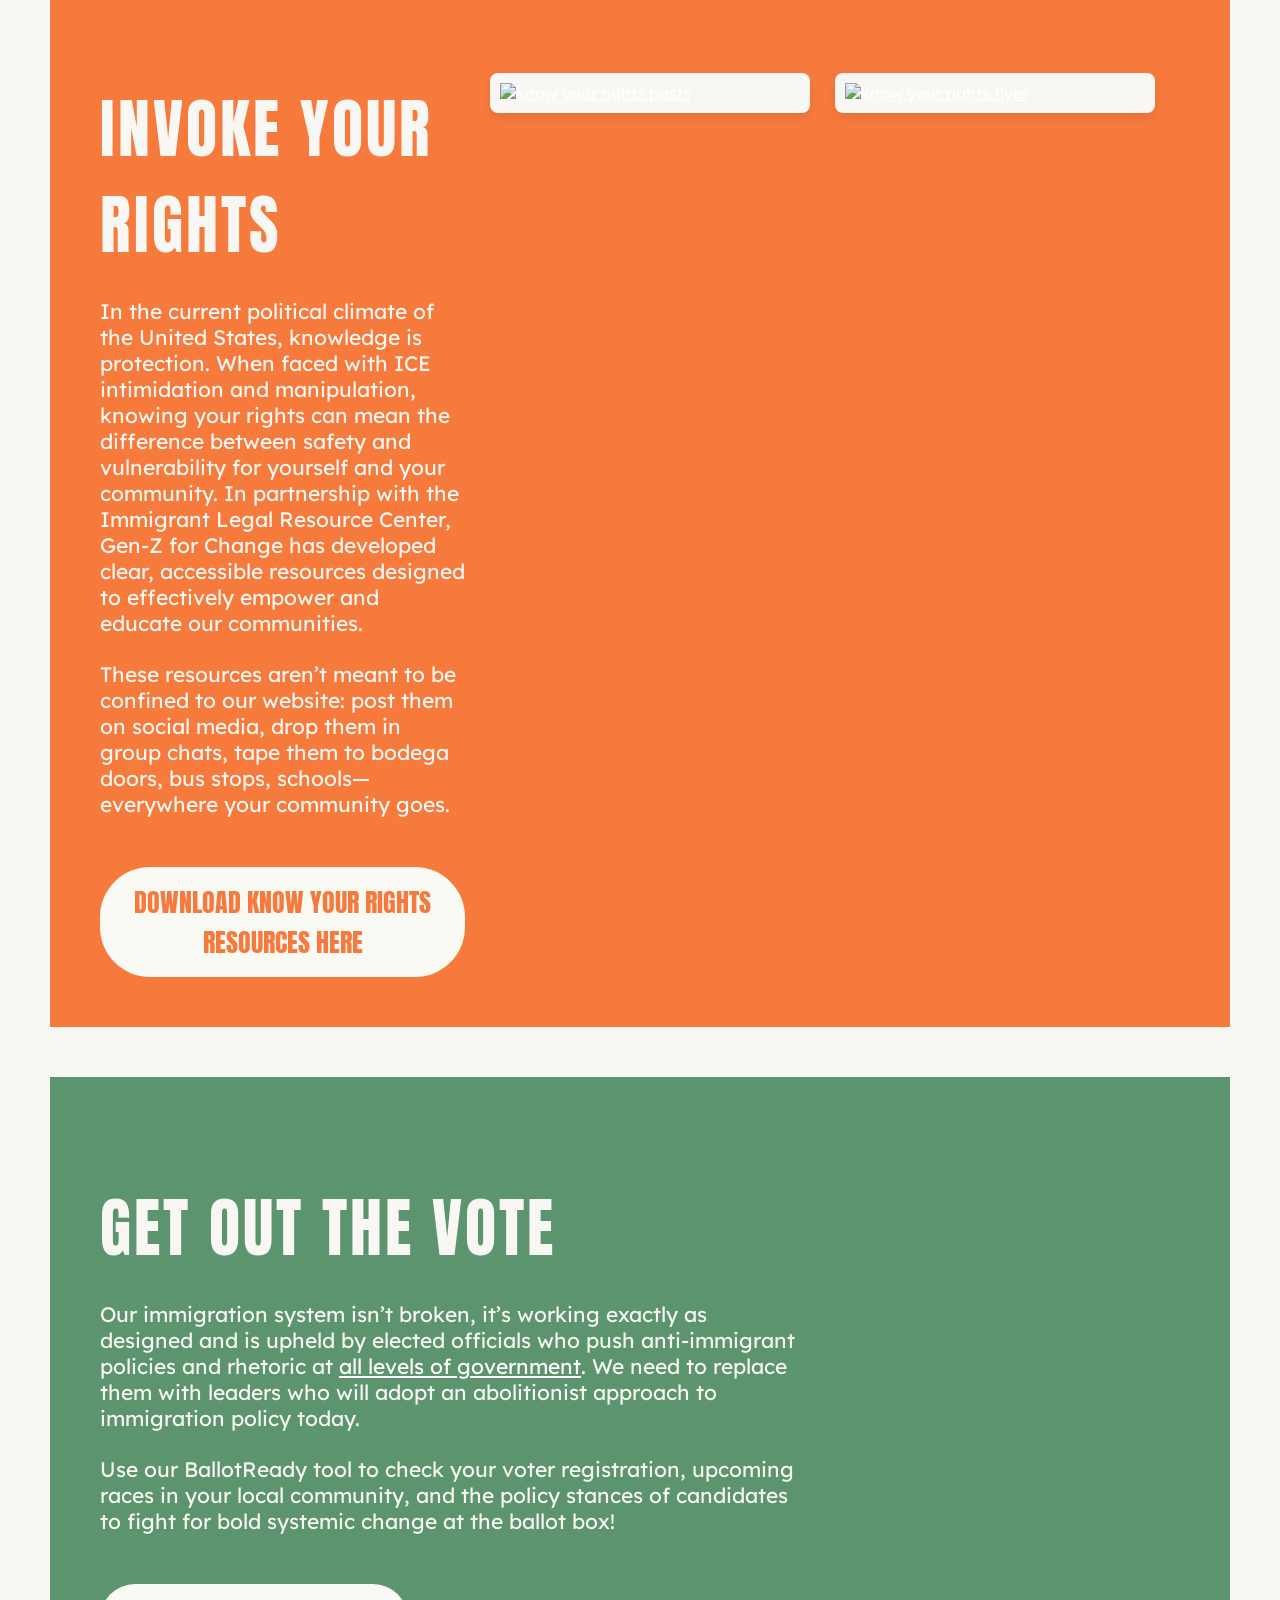
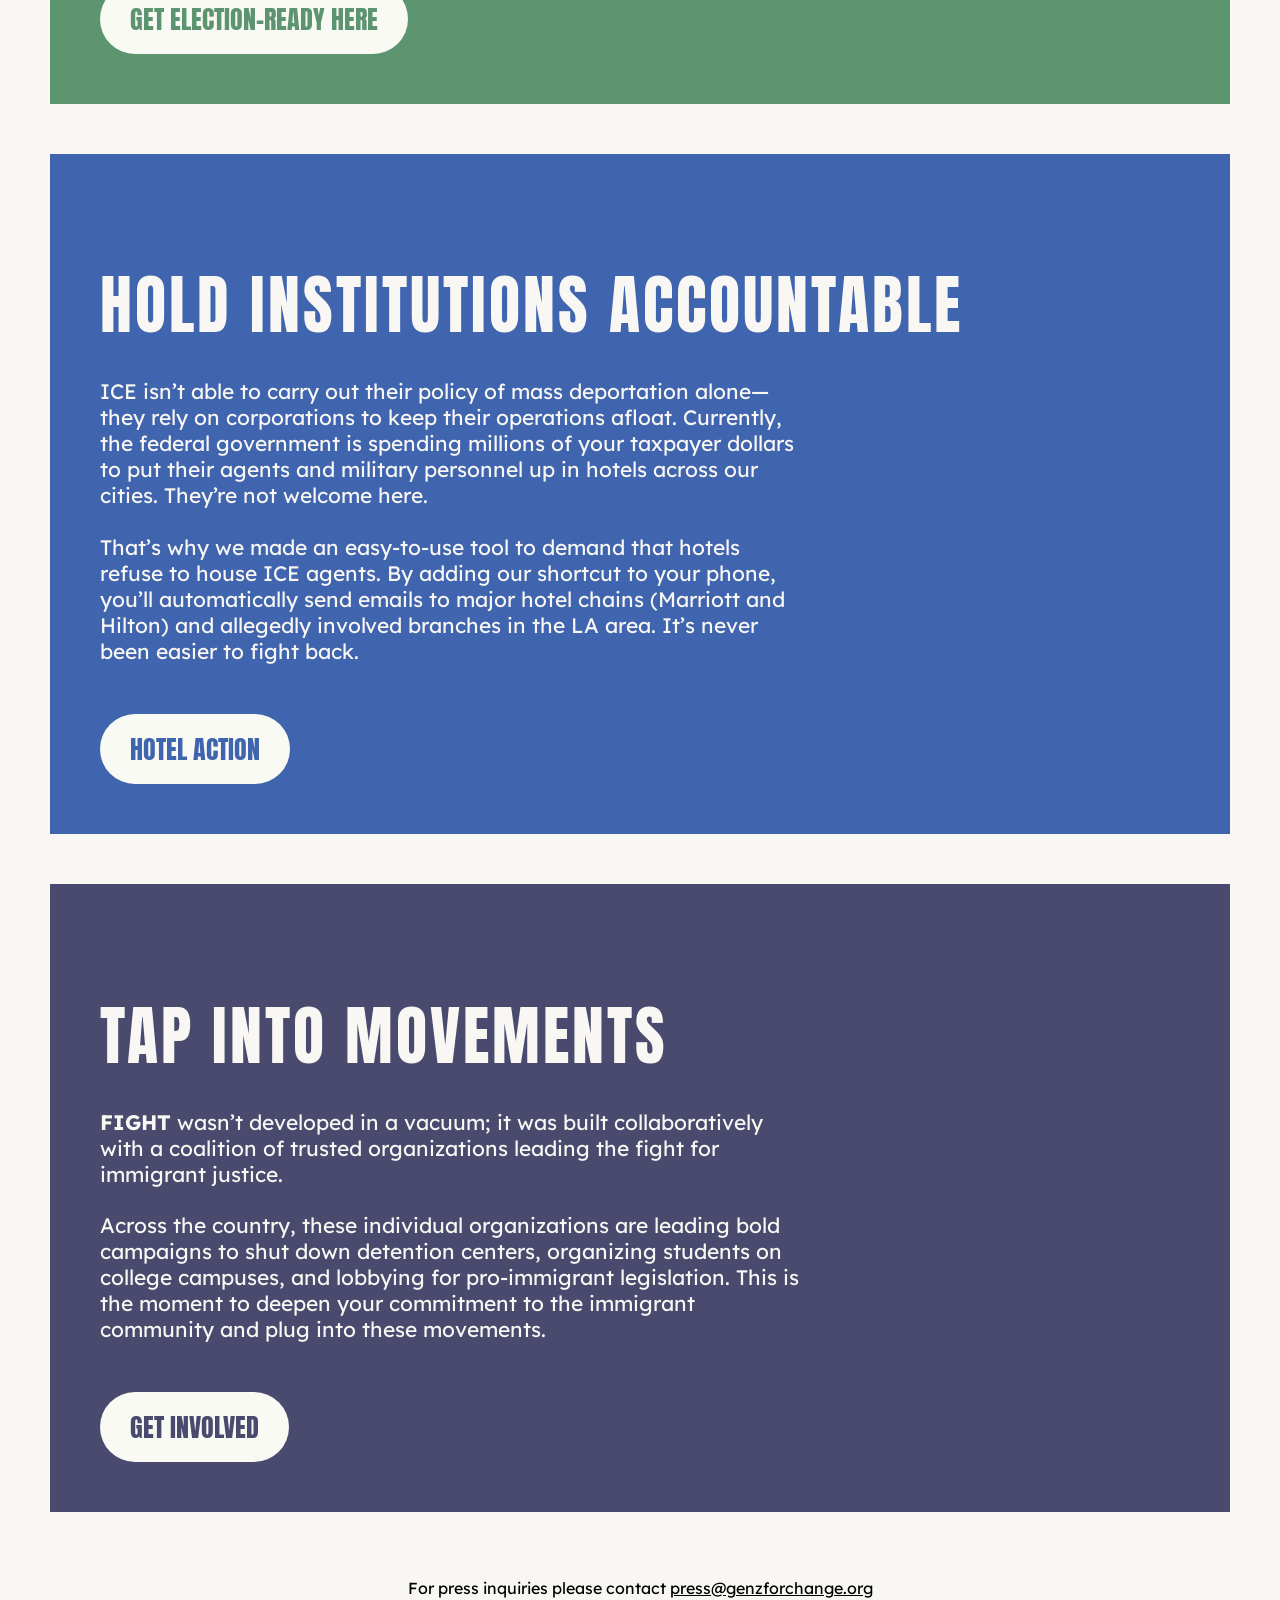
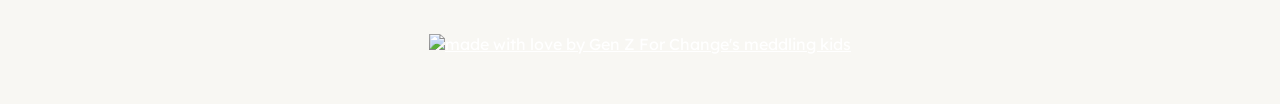
==== commit e60ad92c: "redirect in index name change" ====
--- a/index.html
+++ b/index.html
@@ -333,7 +333,8 @@
               href="https://www.aclu.org/vote/immigrants-rights"
               target="_blank"
               >all levels of government</a
-            >. We need bold policy change that centers an abolitionist approach to harmful anti-immigrant institutions.
+            >. We need to replace them with leaders who will adopt an
+            abolitionist approach to immigration policy today.
           </p>
           <p>
             Use our BallotReady tool to check your voter registration, upcoming
@@ -367,7 +368,7 @@
           <!--           <a href="https://gz4c.org/fight/h">
             <button class="hold-button">AVELO ACTION</button></a
           > -->
-          <a href="hotels.html">
+          <a href="h.html">
             <button class="hold-button">HOTEL ACTION</button></a
           >
         </div>
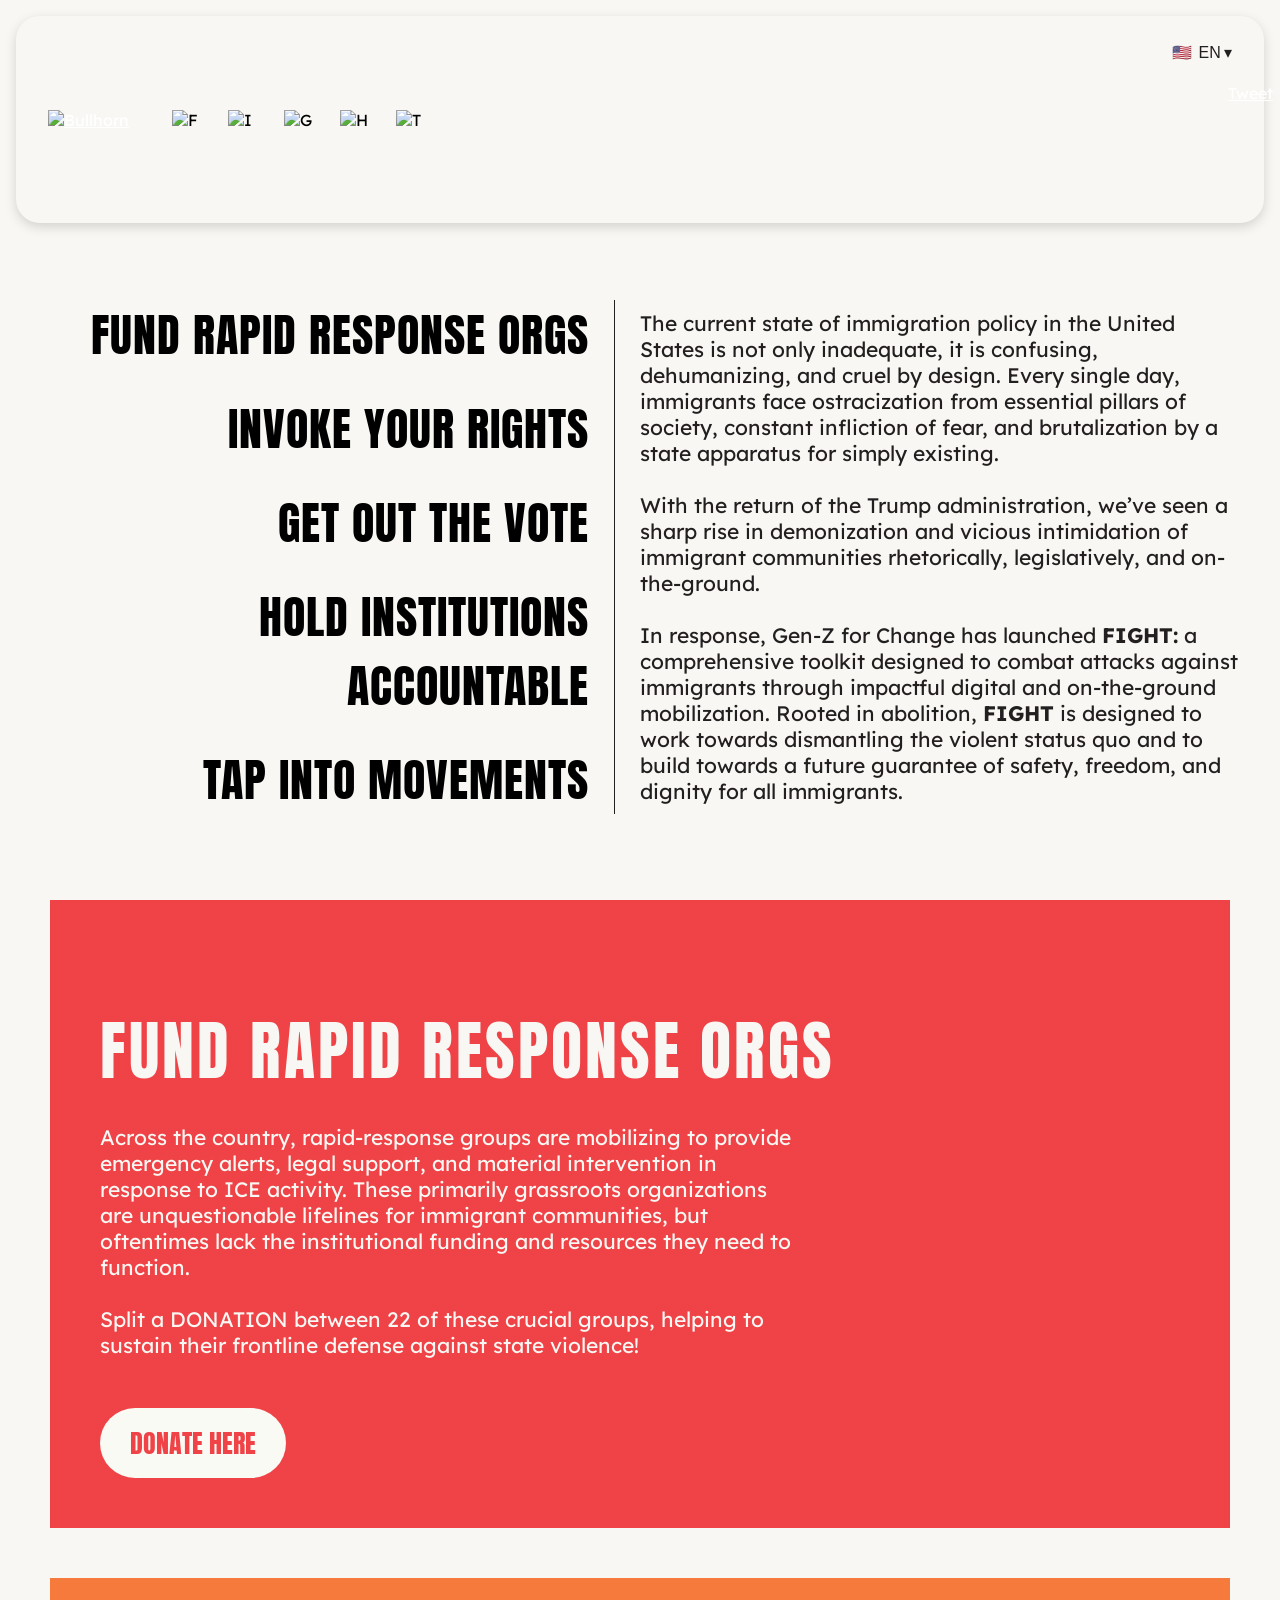
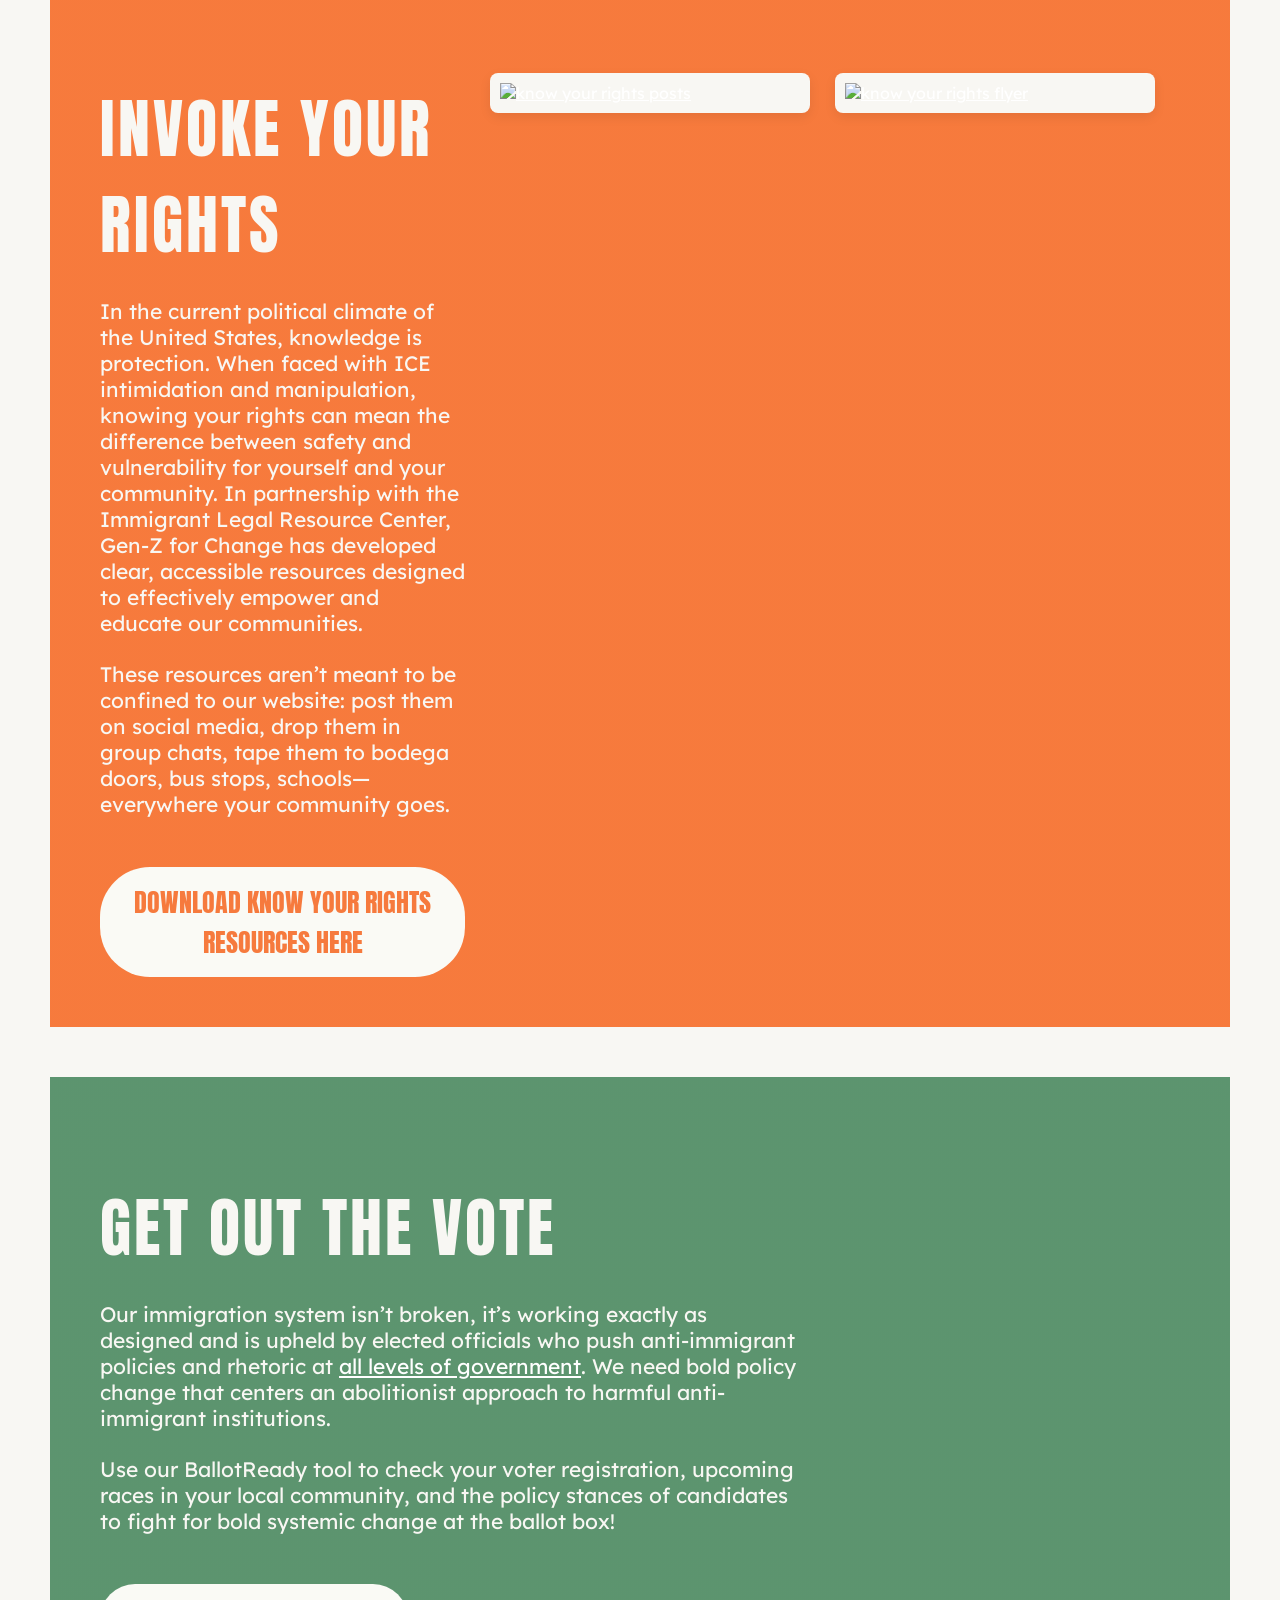
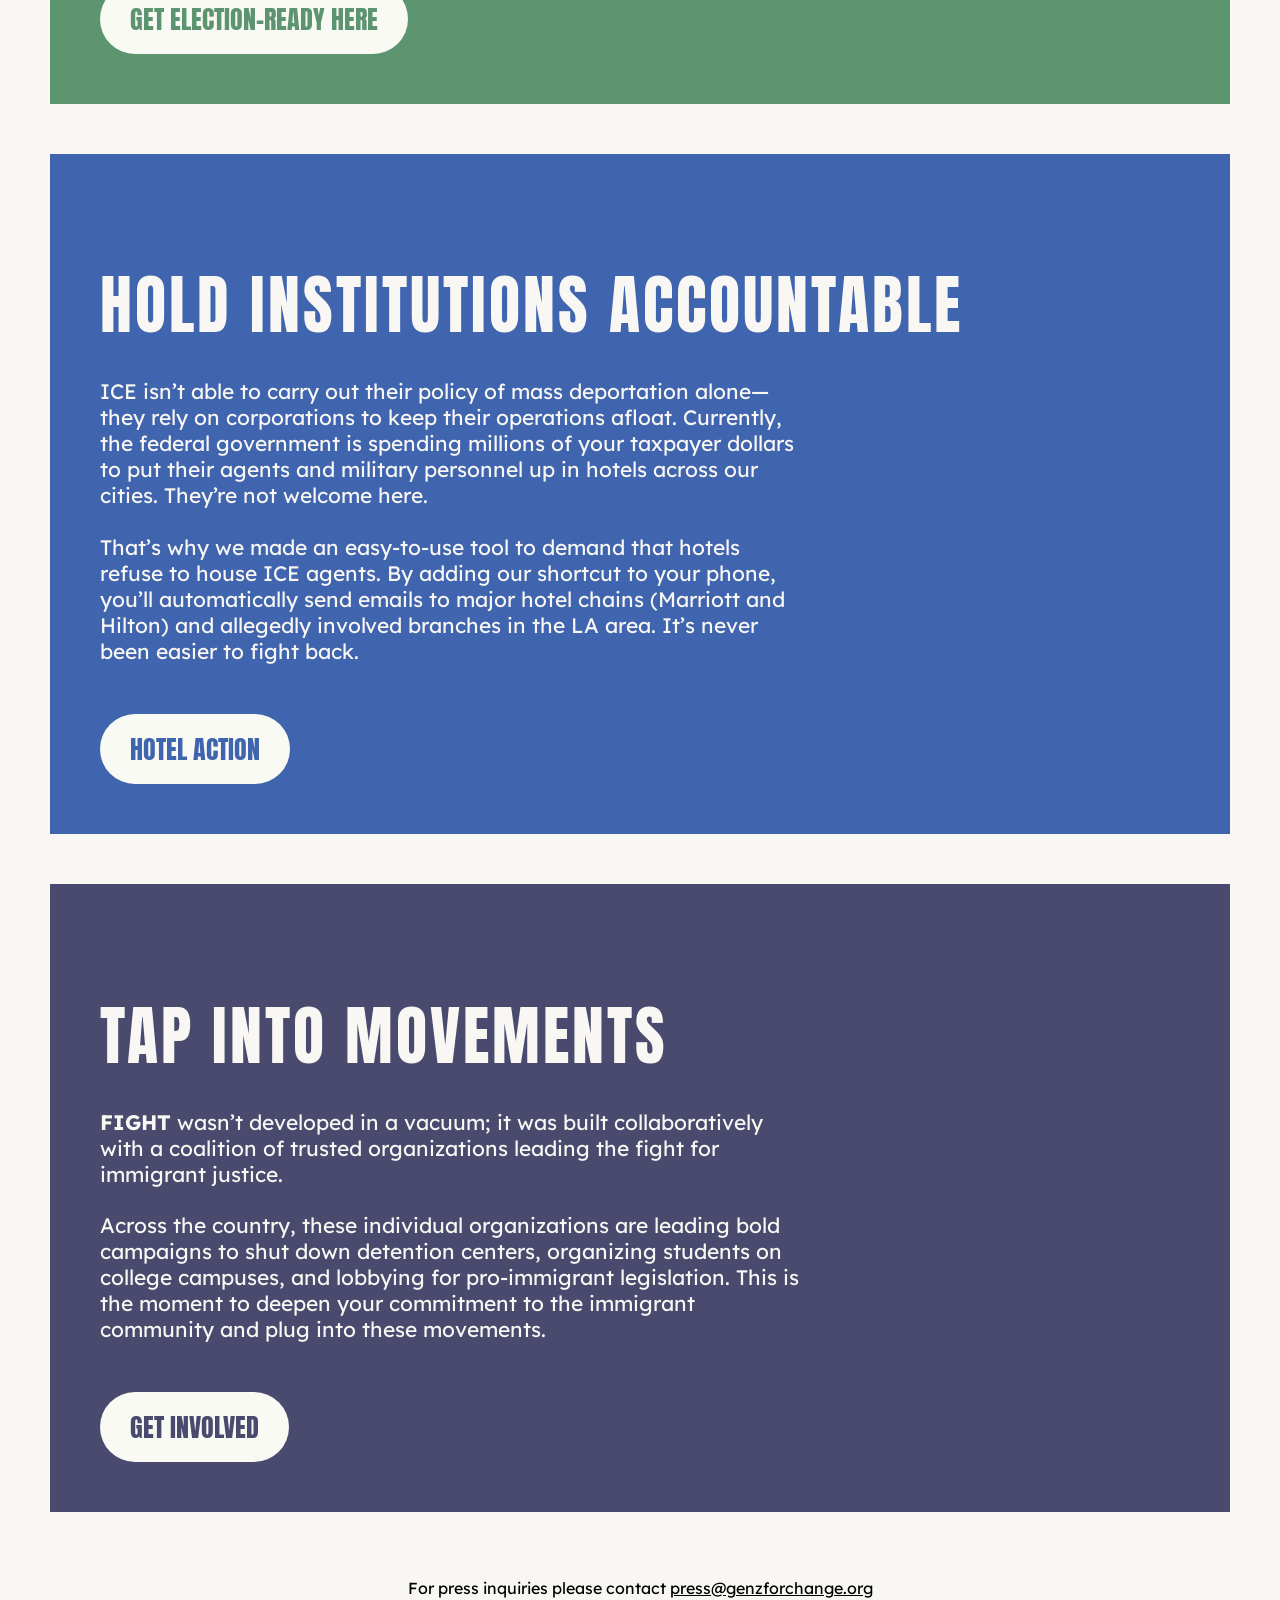
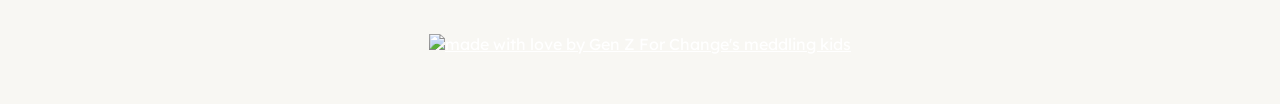
==== commit 34ed6d4d: "Merge pull request #18 from genzforchange/glitch redirect in index name change" ====
--- a/index.html
+++ b/index.html
@@ -333,8 +333,7 @@
               href="https://www.aclu.org/vote/immigrants-rights"
               target="_blank"
               >all levels of government</a
-            >. We need to replace them with leaders who will adopt an
-            abolitionist approach to immigration policy today.
+            >. We need bold policy change that centers an abolitionist approach to harmful anti-immigrant institutions.
           </p>
           <p>
             Use our BallotReady tool to check your voter registration, upcoming
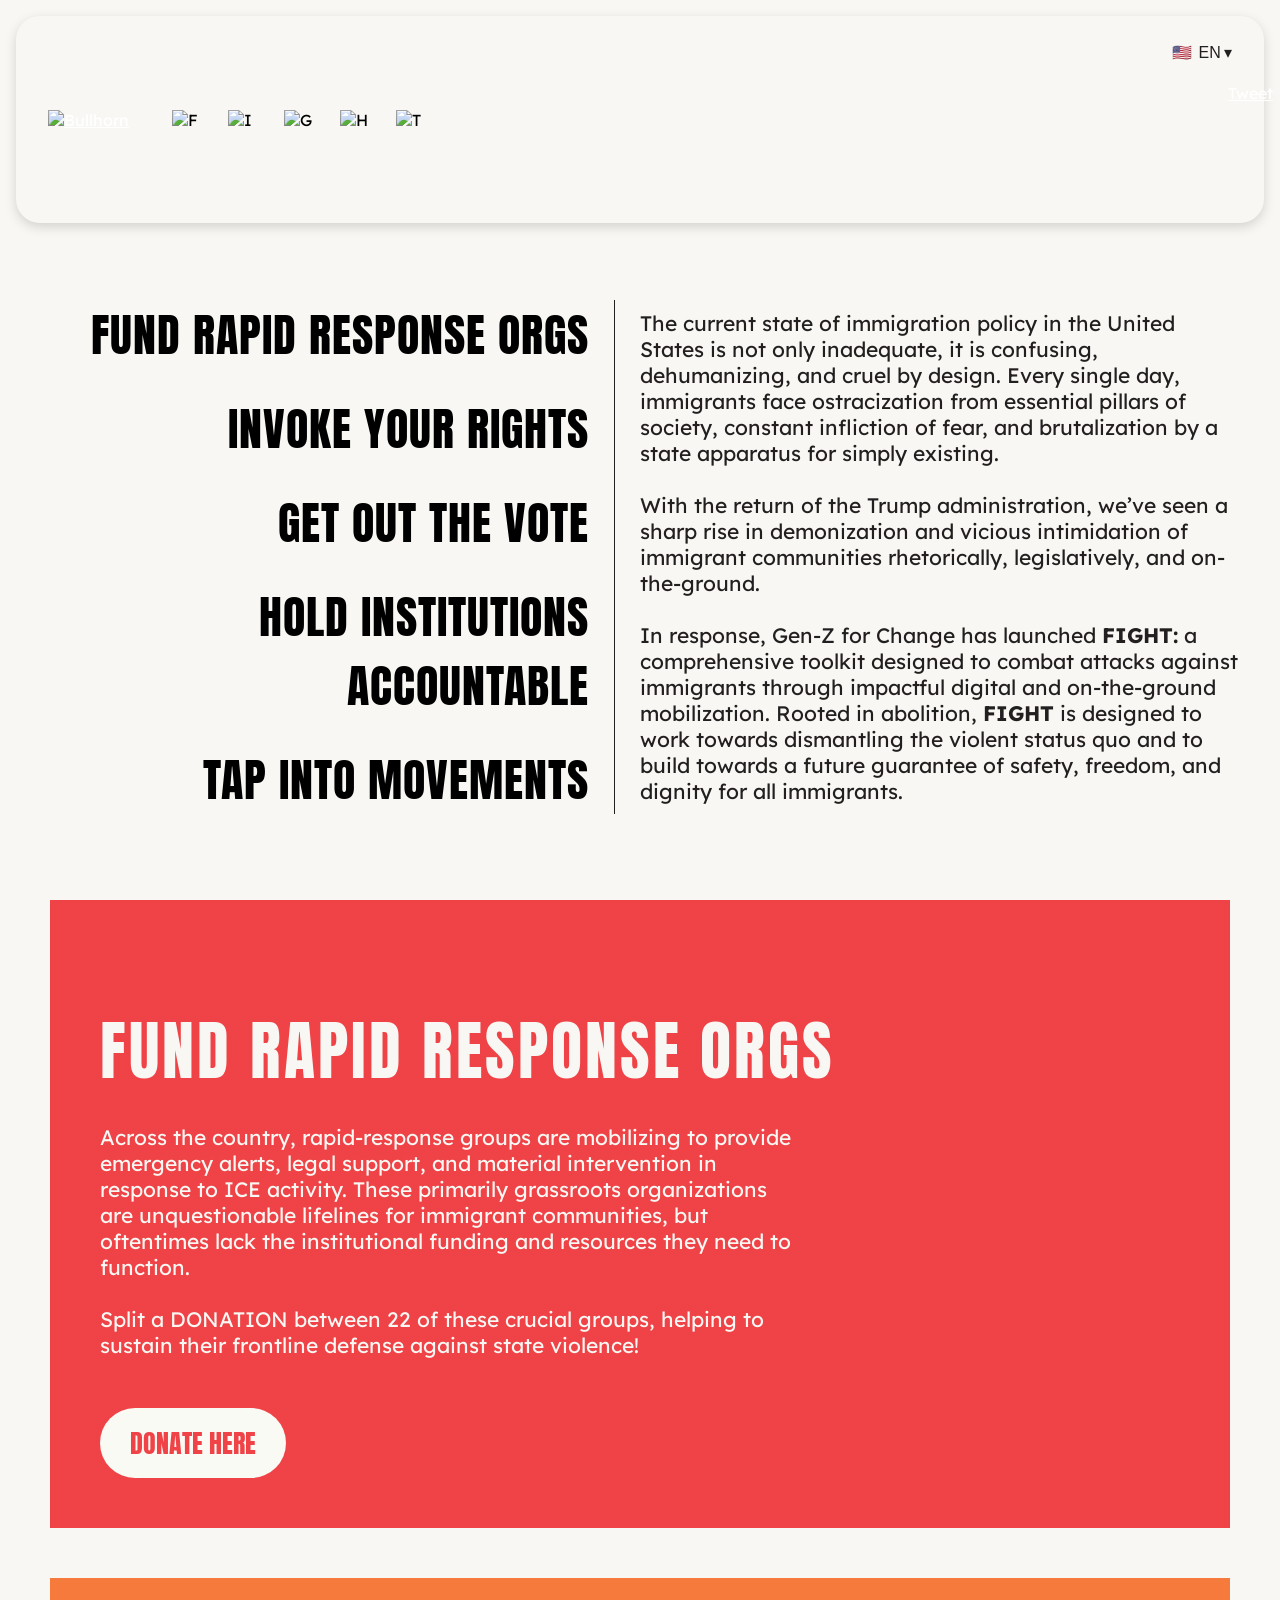
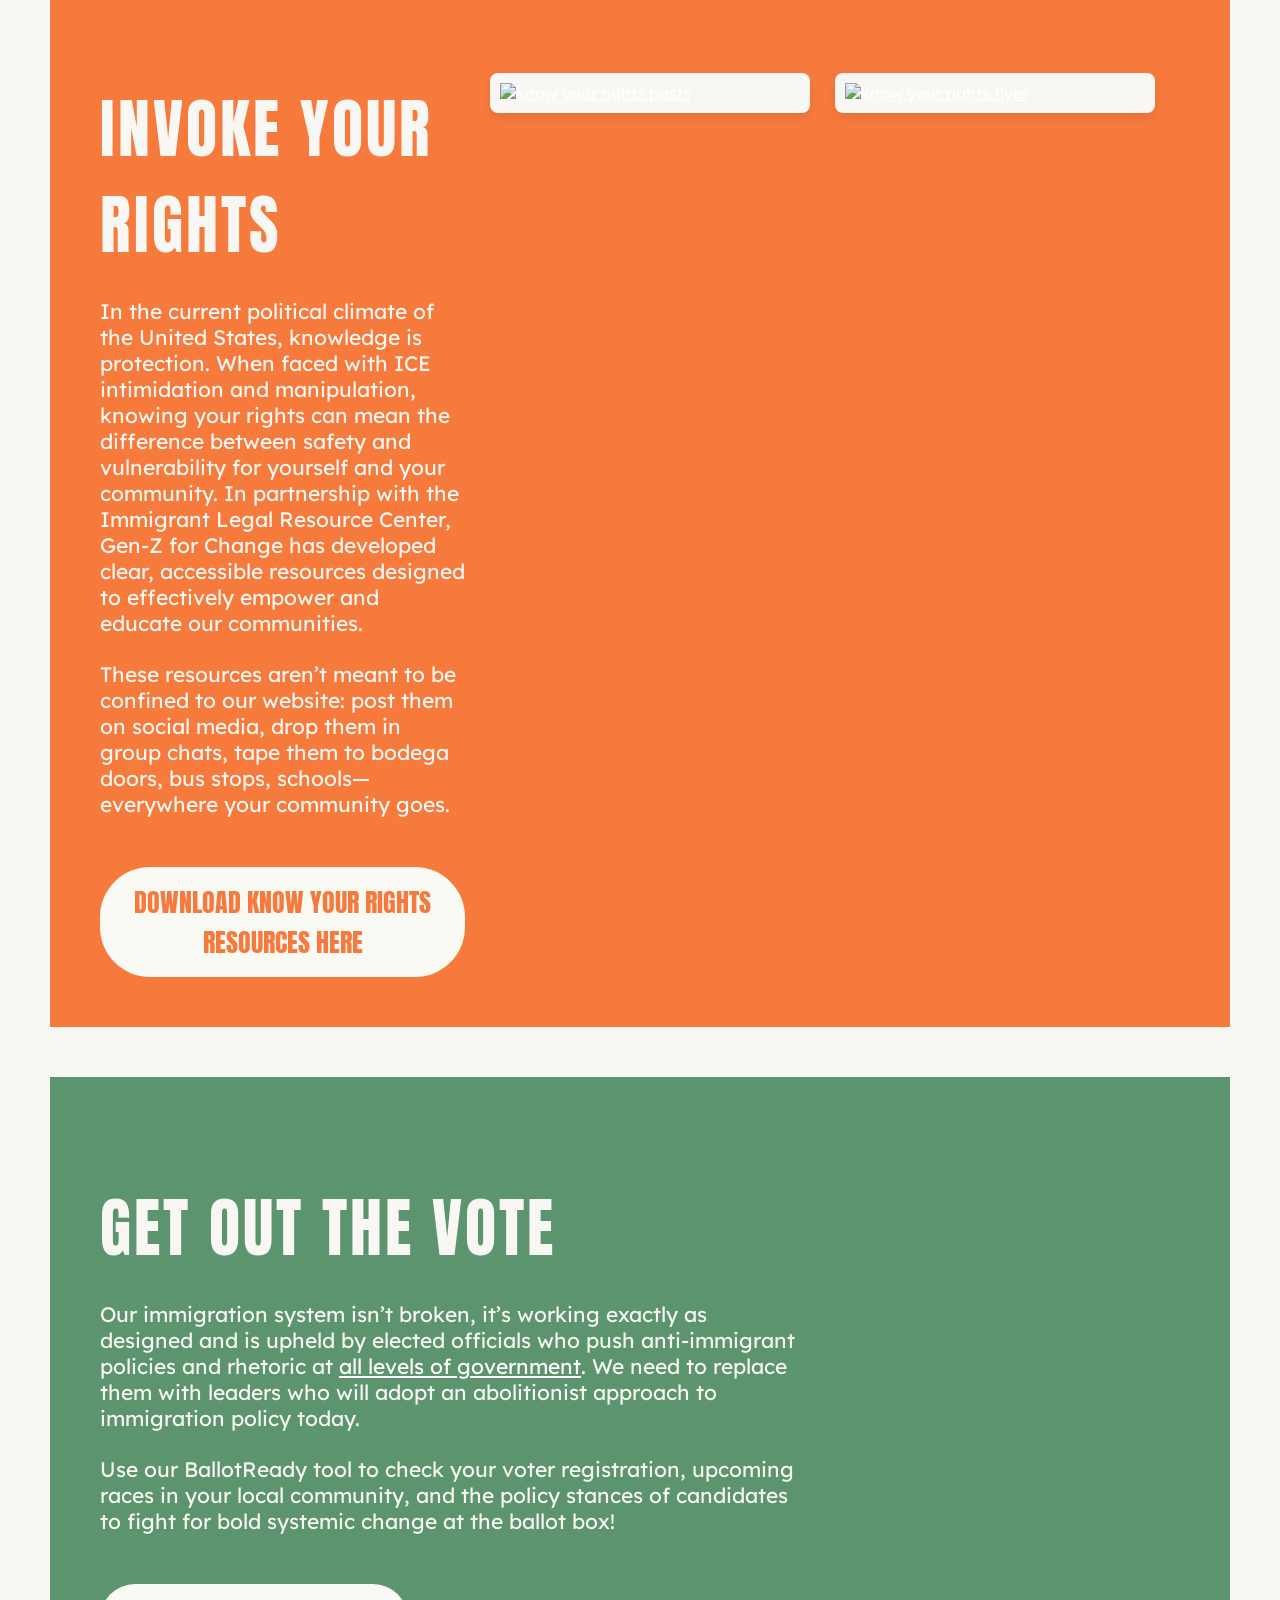
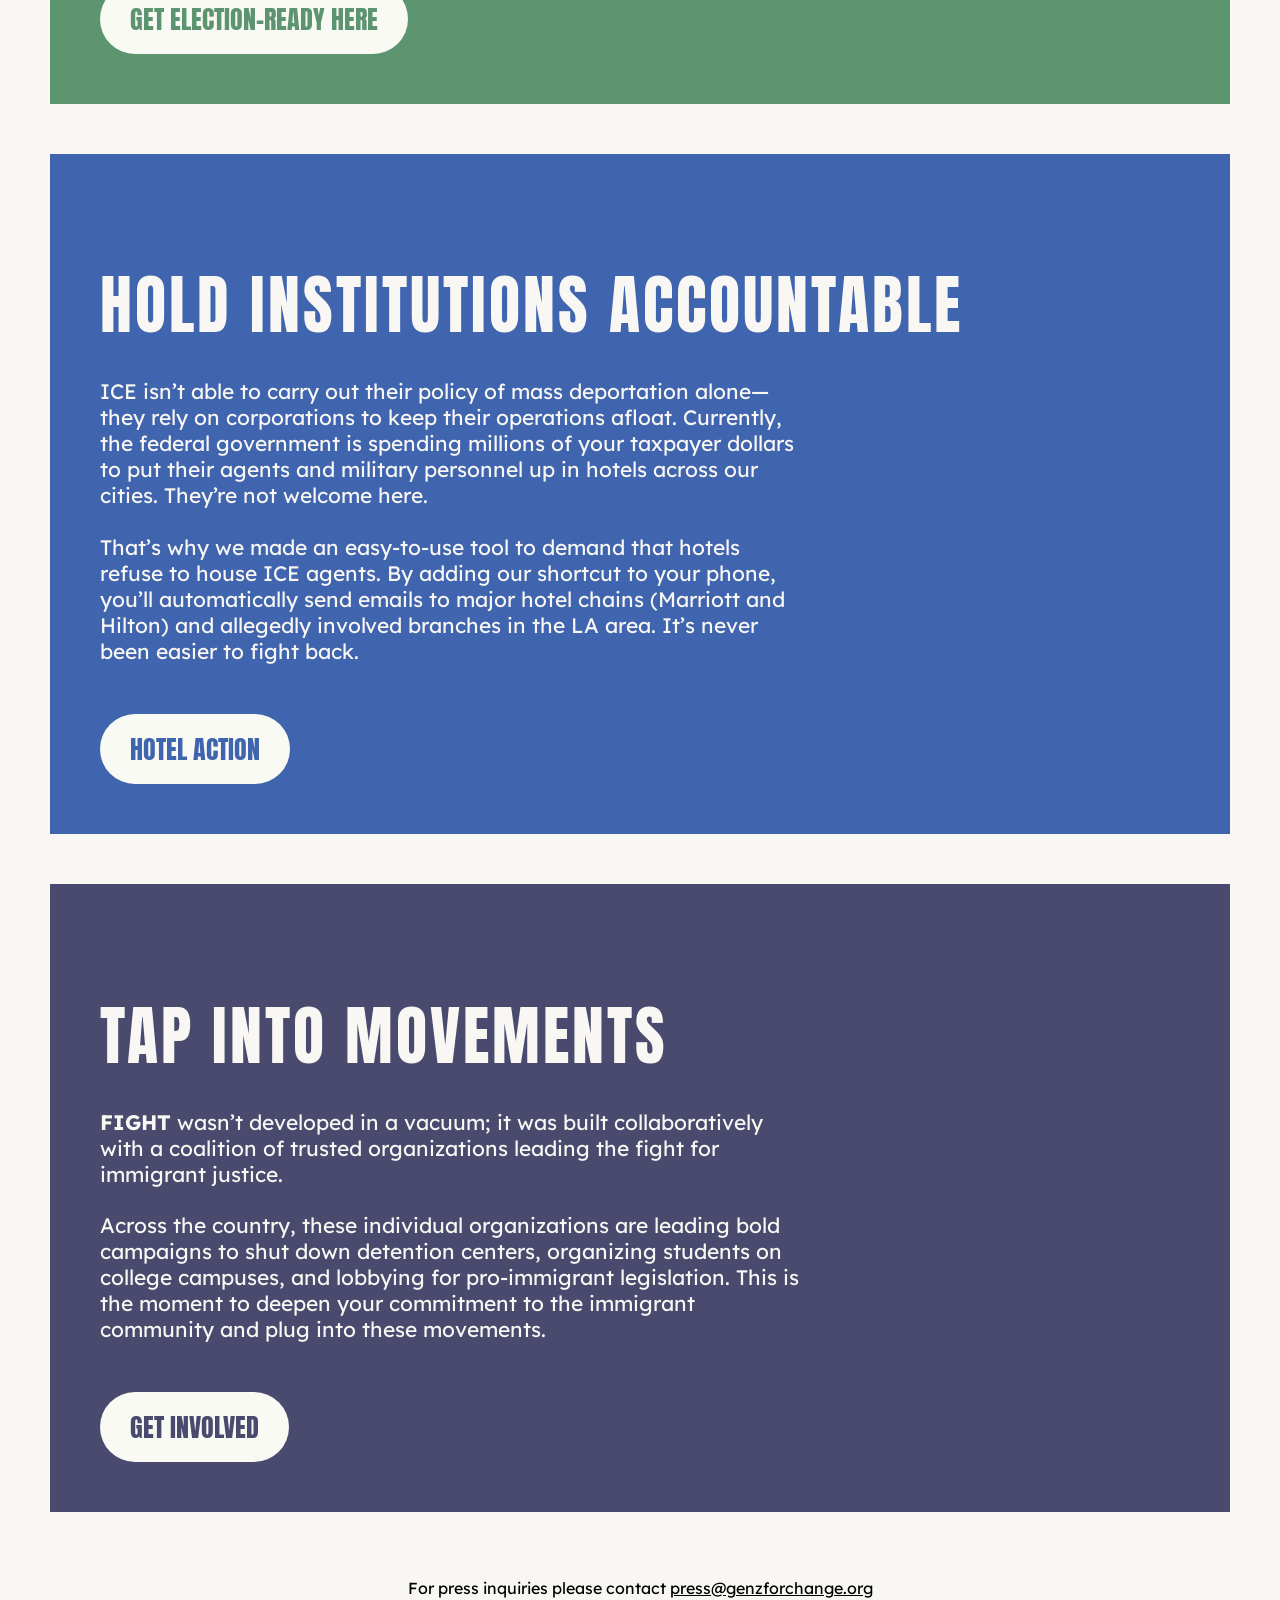
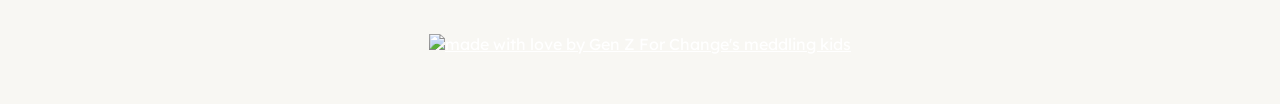
==== commit 37d6772e: "testing this" ====
--- a/index.html
+++ b/index.html
@@ -333,7 +333,8 @@
               href="https://www.aclu.org/vote/immigrants-rights"
               target="_blank"
               >all levels of government</a
-            >. We need bold policy change that centers an abolitionist approach to harmful anti-immigrant institutions.
+            >. We need to replace them with leaders who will adopt an
+            abolitionist approach to immigration policy today.
           </p>
           <p>
             Use our BallotReady tool to check your voter registration, upcoming
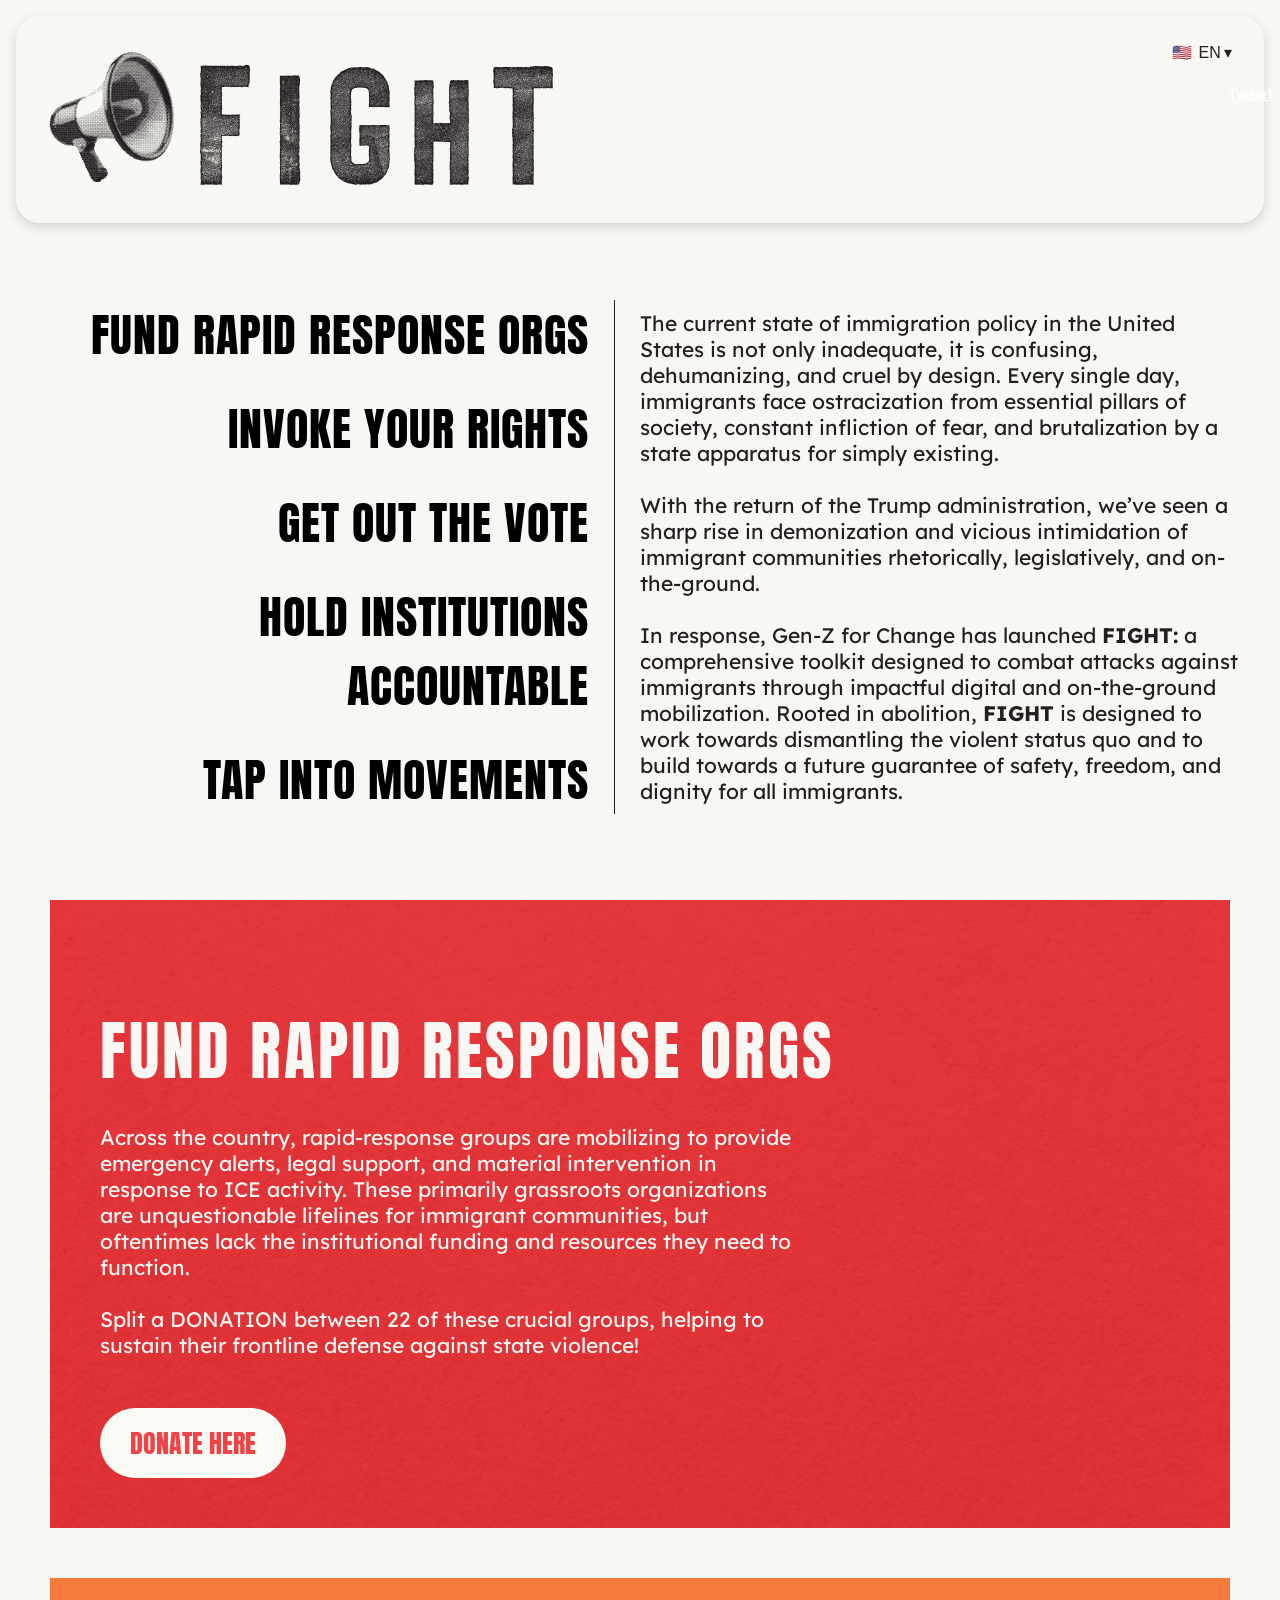
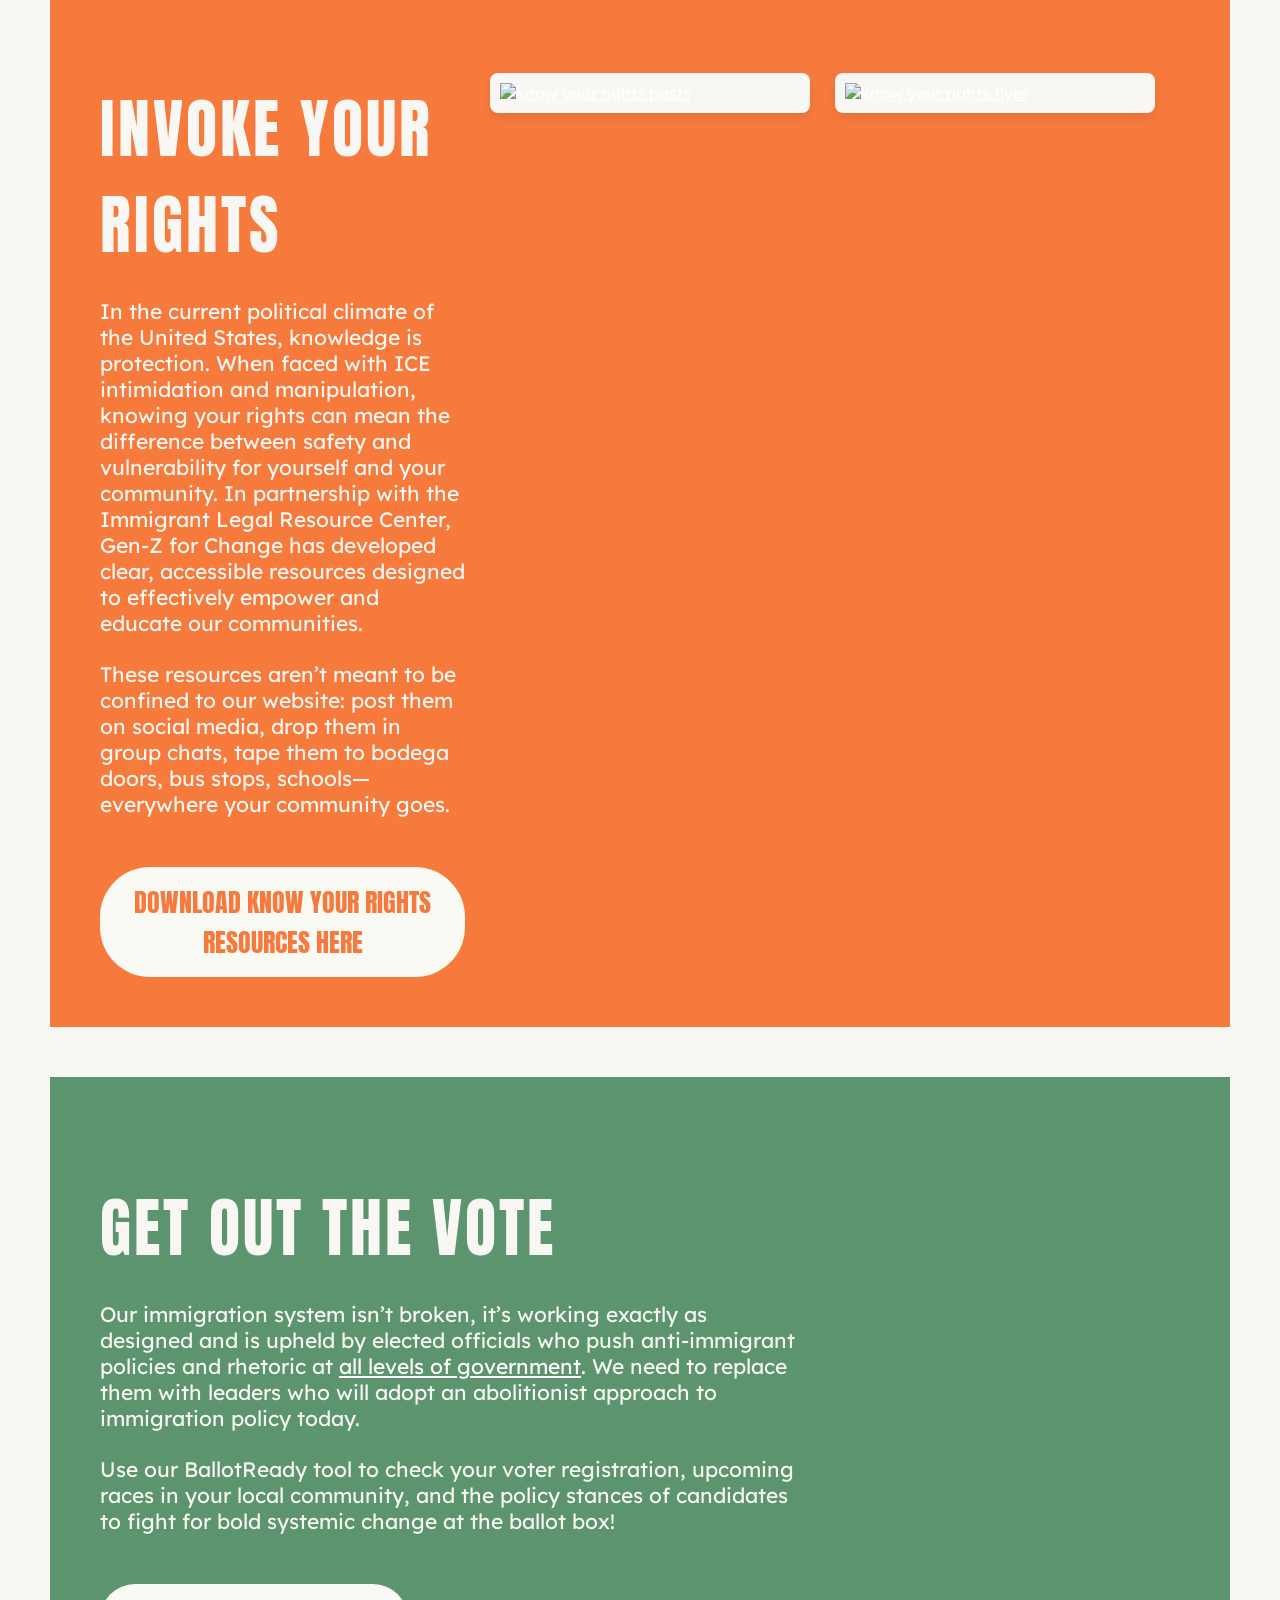
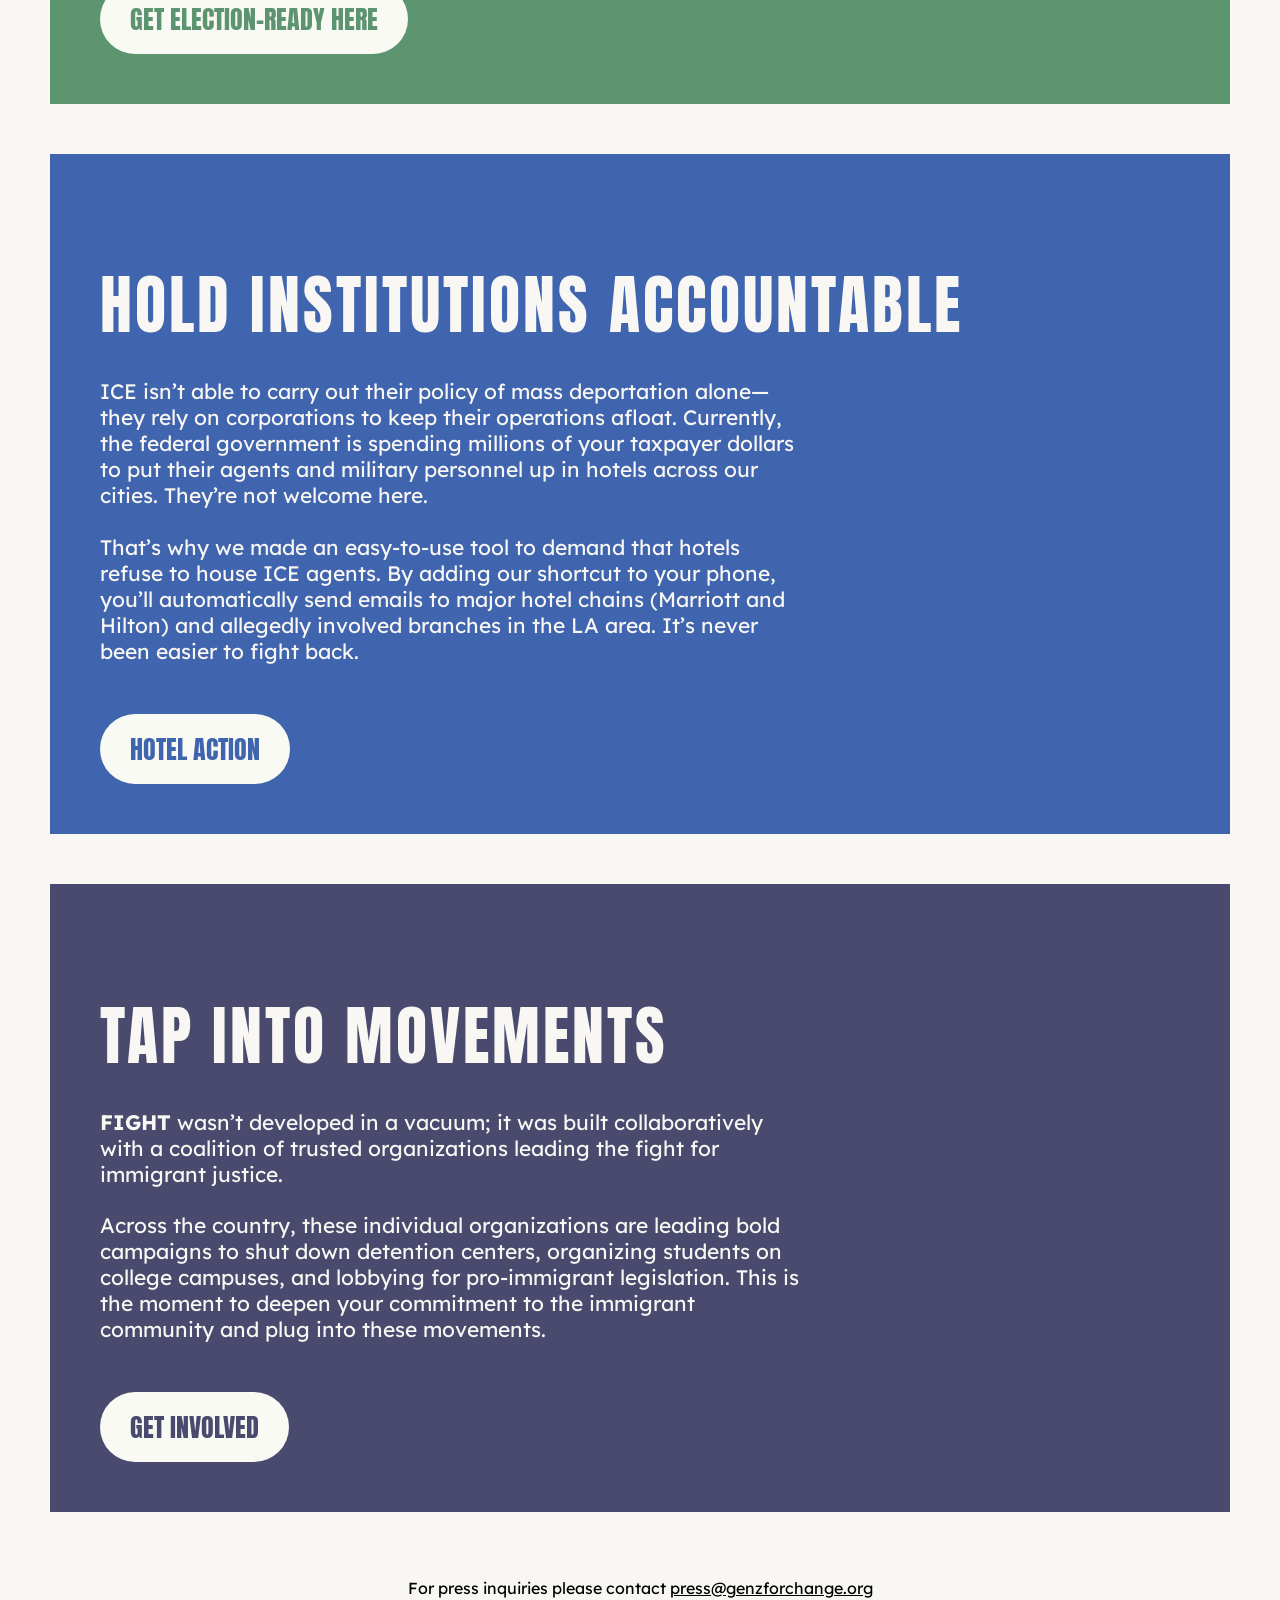
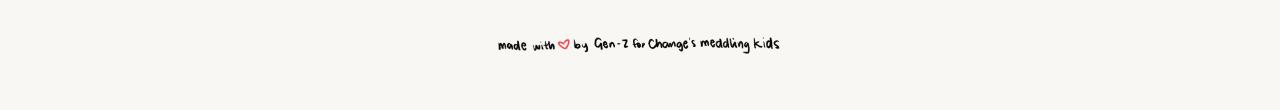
==== commit a7232afd: "images changes - replit glitch turnover" ====
--- a/index.html
+++ b/index.html
@@ -1,4 +1,4 @@
-<!DOCTYPE html>
+<!doctype html>
 <html lang="en">
   <head>
     <!-- Google tag (gtag.js) -->
@@ -32,16 +32,10 @@
       property="og:description"
       content="Gen-Z for Change’s FIGHT Toolkit empowers you to combat oppressive U.S. immigration policies—fund rapid-response groups, learn your rights, register to vote, and hold companies accountable."
     />
-    <meta
-      property="og:image"
-      content="https://cdn.glitch.global/859e2062-945b-4f6d-a3dc-96c31891dcad/FIGHT_ShareCard.png?v=1746629996485"
-    />
+    <meta property="og:image" content="assets/FIGHT_ShareCard.png" />
 
     <!-- Twitter -->
-    <meta
-      property="twitter:card"
-      content="https://cdn.glitch.global/859e2062-945b-4f6d-a3dc-96c31891dcad/FIGHT_ShareCard.png?v=1746629996485"
-    />
+    <meta property="twitter:card" content="assets/FIGHT_ShareCard.png" />
     <meta
       property="twitter:url"
       content="https://gz4c.org/fight"
@@ -54,13 +48,13 @@
     />
     <meta
       property="twitter:image"
-      content="https://cdn.glitch.global/859e2062-945b-4f6d-a3dc-96c31891dcad/FIGHT_ShareCard.png?v=1746629996485"
+      content="assets/FIGHT_ShareCard.png"
     />
 
     <link
       rel="icon"
       type="image/x-icon"
-      href="https://cdn.glitch.global/859e2062-945b-4f6d-a3dc-96c31891dcad/BullHorn.svg?v=1744859151494"
+      href="assets/BullHorn.svg"
     />
     <!--     <link
       rel="alternate"
@@ -90,55 +84,52 @@
         <div class="logo-group">
           <!--    ENGLISH SPANISH active button  on right side of page / getting inspo from other sites + do research -->
           <a href="https://gz4c.org/fight/">
-            <img
-              class="bullhorn"
-              src="https://cdn.glitch.global/859e2062-945b-4f6d-a3dc-96c31891dcad/BullHorn.svg?v=1744859151494"
-              alt="Bullhorn"
+            <img class="bullhorn" src="assets/BullHorn.svg" alt="Bullhorn"
           /></a>
           <img
             class="letter-F"
-            src="https://cdn.glitch.global/859e2062-945b-4f6d-a3dc-96c31891dcad/F.svg?v=1744861771480"
+            src="assets/F.svg"
             alt="F"
-            data-hover-src="https://cdn.glitch.global/859e2062-945b-4f6d-a3dc-96c31891dcad/RedF.svg?v=1744861761589"
+            data-hover-src="assets/RedF.svg"
             onmouseover="this.src = this.dataset.hoverSrc"
             onclick="scrollToSection('fundraise')"
-            onmouseout="this.src = 'https://cdn.glitch.global/859e2062-945b-4f6d-a3dc-96c31891dcad/F.svg?v=1744861771480'"
+            onmouseout="this.src = 'assets/F.svg'"
           />
           <img
             class="letter-I"
-            src="https://cdn.glitch.global/859e2062-945b-4f6d-a3dc-96c31891dcad/I.svg?v=1744861775676"
+            src="assets/I.svg"
             alt="I"
-            data-hover-src="https://cdn.glitch.global/859e2062-945b-4f6d-a3dc-96c31891dcad/OrangeI.svg?v=1744861773560"
+            data-hover-src="assets/OrangeI.svg"
             onmouseover="this.src = this.dataset.hoverSrc"
             onclick="scrollToSection('invoke')"
-            onmouseout="this.src = 'https://cdn.glitch.global/859e2062-945b-4f6d-a3dc-96c31891dcad/I.svg?v=1744861775676'"
+            onmouseout="this.src = 'assets/I.svg'"
           />
           <img
             class="letter-G"
-            src="https://cdn.glitch.global/859e2062-945b-4f6d-a3dc-96c31891dcad/G.svg?v=1744861780190"
+            src="assets/G.svg"
             alt="G"
-            data-hover-src="https://cdn.glitch.global/859e2062-945b-4f6d-a3dc-96c31891dcad/GreenG.svg?v=1744861778280"
+            data-hover-src="assets/GreenG.svg"
             onmouseover="this.src = this.dataset.hoverSrc"
             onclick="scrollToSection('gotv')"
-            onmouseout="this.src = 'https://cdn.glitch.global/859e2062-945b-4f6d-a3dc-96c31891dcad/G.svg?v=1744861780190'"
+            onmouseout="this.src = 'assets/G.svg'"
           />
           <img
             class="letter-H"
-            src="https://cdn.glitch.global/859e2062-945b-4f6d-a3dc-96c31891dcad/H.svg?v=1744861784625"
+            src="assets/H.svg"
             alt="H"
-            data-hover-src="https://cdn.glitch.global/859e2062-945b-4f6d-a3dc-96c31891dcad/BlueH.svg?v=1744861782322"
+            data-hover-src="assets/BlueH.svg"
             onmouseover="this.src = this.dataset.hoverSrc"
             onclick="scrollToSection('hold')"
-            onmouseout="this.src = 'https://cdn.glitch.global/859e2062-945b-4f6d-a3dc-96c31891dcad/H.svg?v=1744861784625'"
+            onmouseout="this.src = 'assets/H.svg'"
           />
           <img
             class="letter-T"
-            src="https://cdn.glitch.global/859e2062-945b-4f6d-a3dc-96c31891dcad/T.svg?v=1744861788384"
+            src="assets/T.svg"
             alt="T"
-            data-hover-src="https://cdn.glitch.global/859e2062-945b-4f6d-a3dc-96c31891dcad/PurpleT.svg?v=1744861786506"
+            data-hover-src="assets/PurpleT.svg"
             onmouseover="this.src = this.dataset.hoverSrc"
             onclick="scrollToSection('action')"
-            onmouseout="this.src = 'https://cdn.glitch.global/859e2062-945b-4f6d-a3dc-96c31891dcad/T.svg?v=1744861788384'"
+            onmouseout="this.src = 'assets/T.svg'"
           />
         </div>
         <div class="header-actions">
@@ -415,7 +406,7 @@
         rel="noopener noreferrer"
       >
         <img
-          src="https://cdn.glitch.global/859e2062-945b-4f6d-a3dc-96c31891dcad/meddlingkids.png?v=1744848850367"
+          src="assets/meddlingkids.png"
           alt="made with love by Gen Z For Change's meddling kids"
         />
       </a>
--- a/style.css
+++ b/style.css
@@ -57,7 +57,7 @@
   gap: 1rem;
   padding: 1rem 2rem;
   border-radius: 24px;
-  background: url("https://cdn.glitch.global/859e2062-945b-4f6d-a3dc-96c31891dcad/white-crinkled-paper-texture-background.jpg?v=1744848869879")
+  background: url("assets/WhiteBackground.png")
     no-repeat center / cover;
   box-shadow: 0 4px 12px rgba(0, 0, 0, 0.15);
 }
@@ -123,7 +123,7 @@
   align-items: center;
   justify-content: space-between;
   padding: 1rem 2rem;
-  background: url("https://cdn.glitch.global/859e2062-945b-4f6d-a3dc-96c31891dcad/white-crinkled-paper-texture-background.jpg?v=1744848869879")
+  background: url("assets/WhiteBackground.png")
     no-repeat center / cover;
   border-radius: 24px;
   box-shadow: 0 4px 12px rgba(0, 0, 0, 0.15);
@@ -308,7 +308,7 @@
       rgba(248, 247, 243, 0.75),
       rgba(248, 247, 243, 0.75)
     ),
-    url("https://cdn.glitch.global/859e2062-945b-4f6d-a3dc-96c31891dcad/squared-paper-texture.jpg?v=1744862407631")
+    url("assets/WhiteBackground.png")
       no-repeat center / cover;
   margin-top: -100px;
 }
@@ -567,35 +567,35 @@
 
 .red {
   background: linear-gradient(rgba(239, 67, 71, 0.5), rgba(239, 67, 71, 0.5)),
-    url("https://cdn.glitch.global/859e2062-945b-4f6d-a3dc-96c31891dcad/RedTexture.png?v=1745193146500")
+    url("assets/RedTexture.png")
       no-repeat center / cover;
   background-color: #ef4347;
 }
 
 .orange {
   background: linear-gradient(rgba(246, 122, 61, 0.5), rgba(246, 122, 61, 0.5)),
-    url("https://cdn.glitch.global/859e2062-945b-4f6d-a3dc-96c31891dcad/OrangeTexture.png?v=1745193430524")
+    url("assets/OrangeTexture.png")
       no-repeat center / cover;
   background-color: #f67a3d;
 }
 
 .green {
   background: linear-gradient(rgba(92, 148, 111, 0.5), rgba(92, 148, 111, 0.5)),
-    url("https://cdn.glitch.global/859e2062-945b-4f6d-a3dc-96c31891dcad/GreenTexture.png?v=1745193618861")
+    url("assets/GreenTexture.png")
       no-repeat center / cover;
   background-color: #5c946f;
 }
 
 .blue {
   background: linear-gradient(rgba(64, 101, 175, 0.5), rgba(64, 101, 175, 0.5)),
-    url("https://cdn.glitch.global/859e2062-945b-4f6d-a3dc-96c31891dcad/BlueBackground.png?v=1745193617054")
+    url("assets/BlueTexture.png")
       no-repeat center / cover;
   background-color: #4065af;
 }
 
 .purple {
   background: linear-gradient(rgba(73, 74, 110, 0.5), rgba(73, 74, 110, 0.5)),
-    url("https://cdn.glitch.global/859e2062-945b-4f6d-a3dc-96c31891dcad/PurpleBackground.png?v=1745193649120")
+    url("assets/PurpleTexture.png")
       no-repeat center / cover;
   background-color: #494a6e;
 }
@@ -604,7 +604,7 @@
 /* FOOTER */
 
 footer {
-  background: url("https://cdn.glitch.global/859e2062-945b-4f6d-a3dc-96c31891dcad/AdobeStock_315826297.jpeg?v=1744850684178")
+  background: url("assets/AdobeStock_315826297.jpeg")
     no-repeat center / cover;
   text-align: center;
   font-size: 16px;
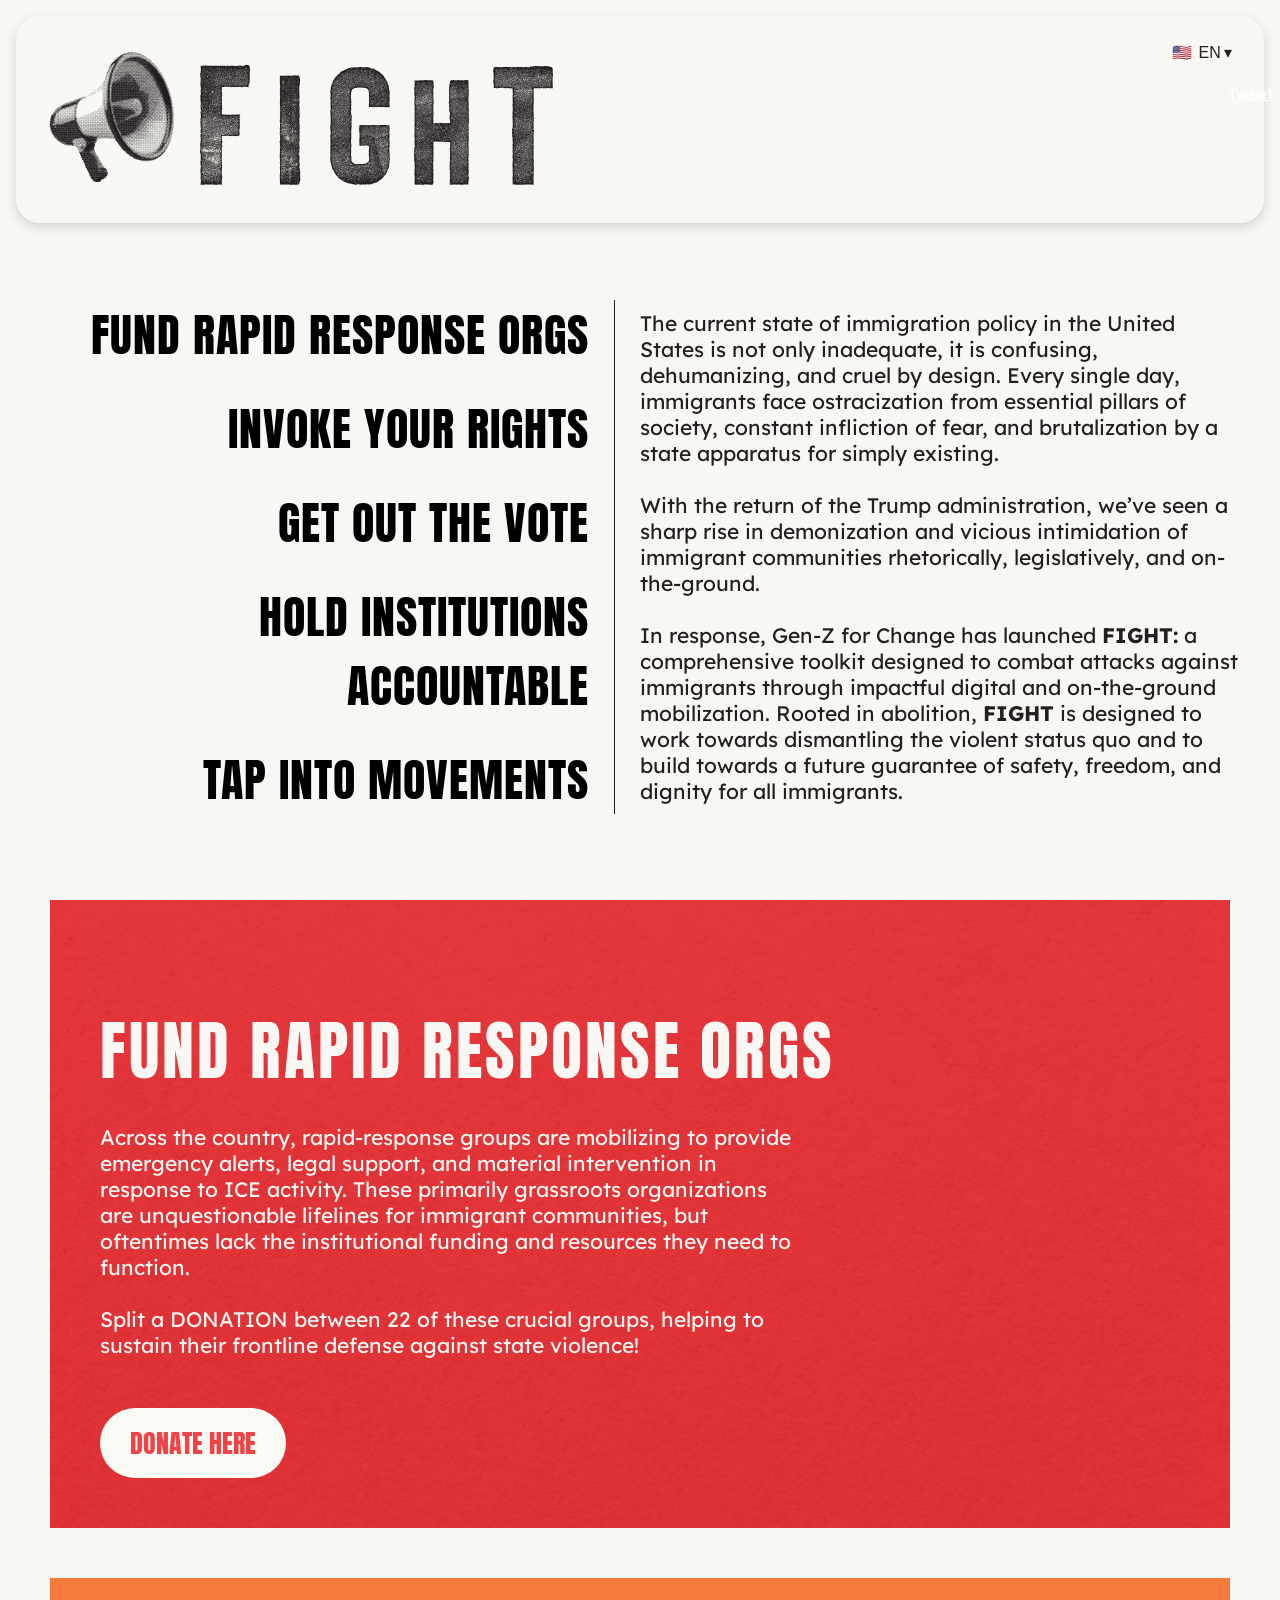
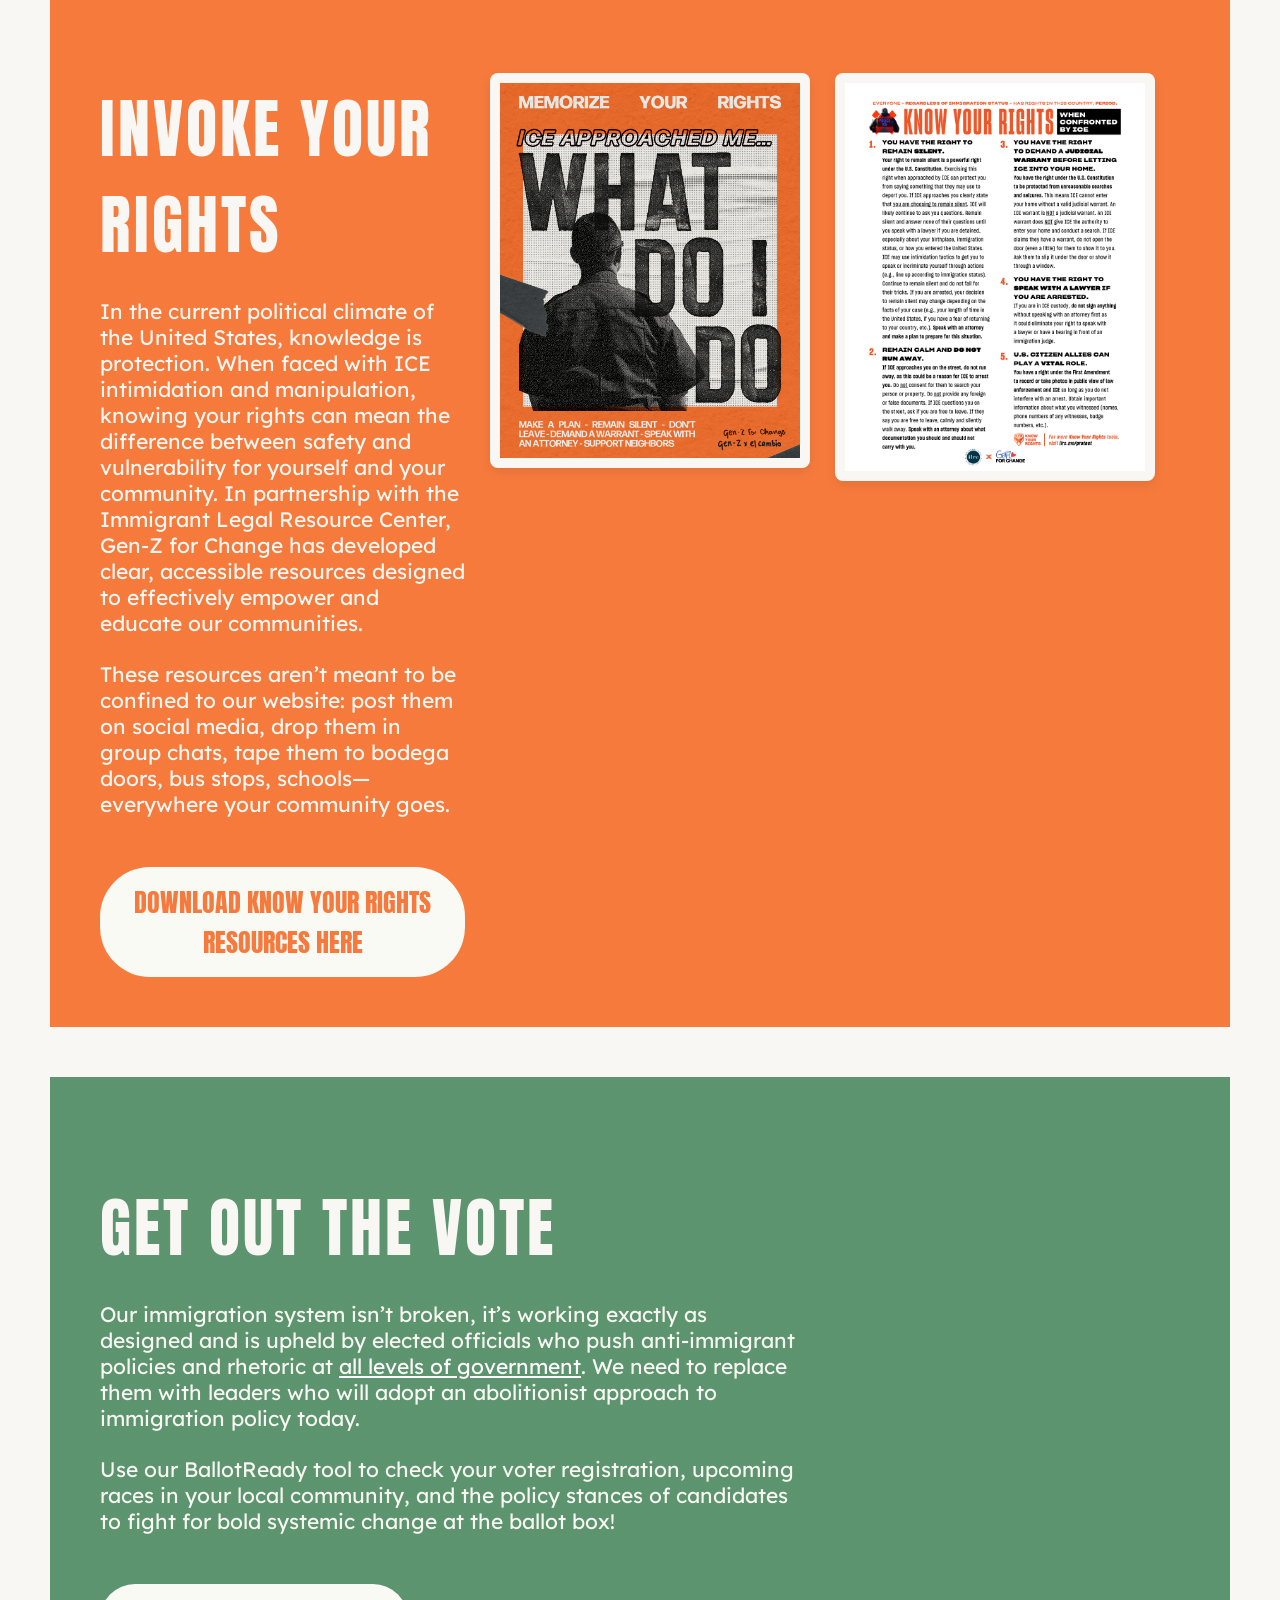
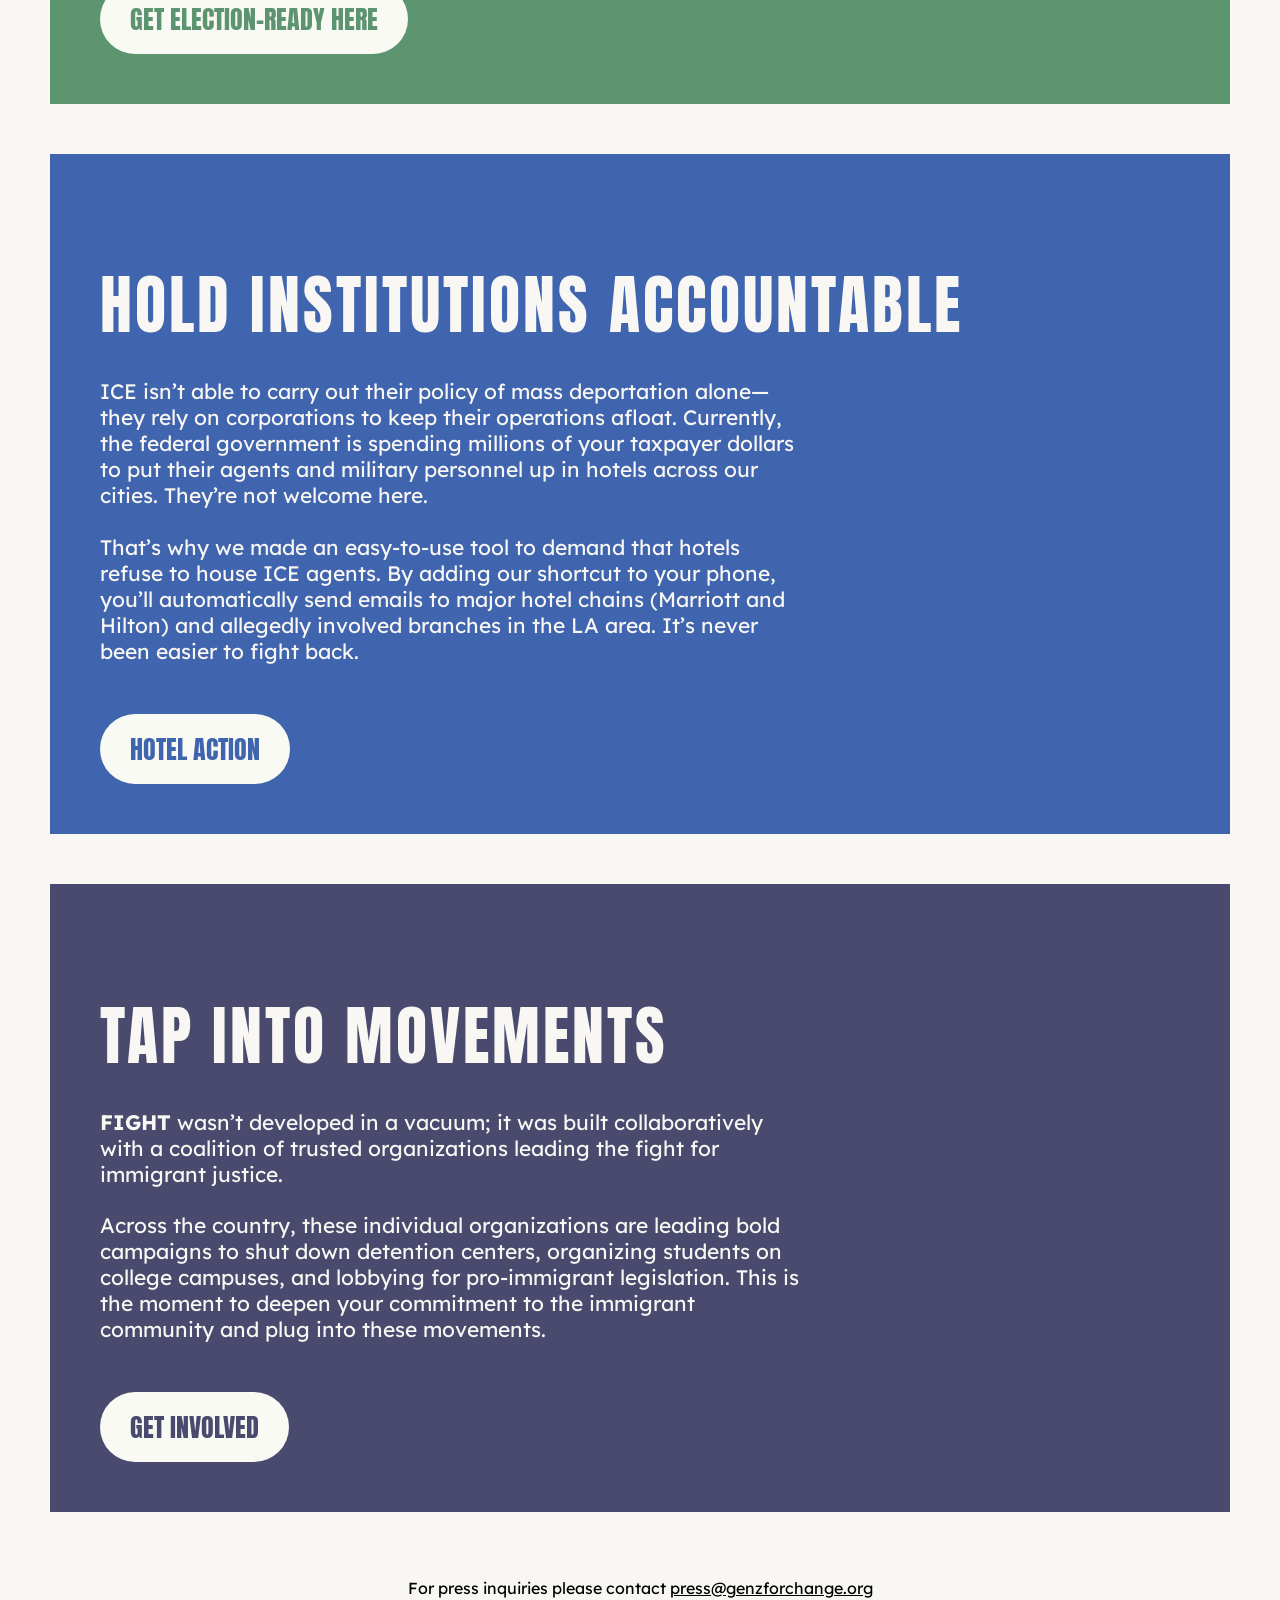
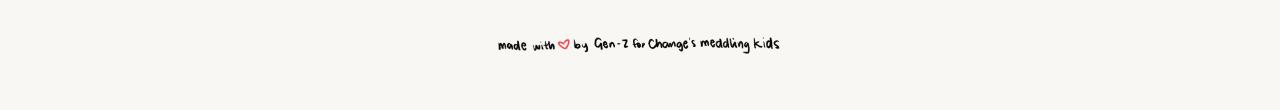
==== commit da4376f8: "Saved progress at the end of the loop Replit-Commit-Author: Agent Replit-Commit-Session-Id: 48e226c9" ====
--- a/index.html
+++ b/index.html
@@ -293,7 +293,7 @@
           >
             <img
               class="kyr_post"
-              src="https://cdn.glitch.global/859e2062-945b-4f6d-a3dc-96c31891dcad/1.png?v=1746633508391"
+              src="assets/KYRPost.png"
               alt="know your rights posts"
             />
           </a>
@@ -303,8 +303,7 @@
             rel="noopener noreferrer"
           >
             <img
-              class="kyr_flyer"
-              src="https://cdn.glitch.global/859e2062-945b-4f6d-a3dc-96c31891dcad/KYR%20One%20Page_ILRC%20x%20GZ4C_Apr%202025.png?v=1746633522268"
+              class="kyr_flyer" src="assets/KYROnePage.png"
               alt="know your rights flyer"
             />
           </a>
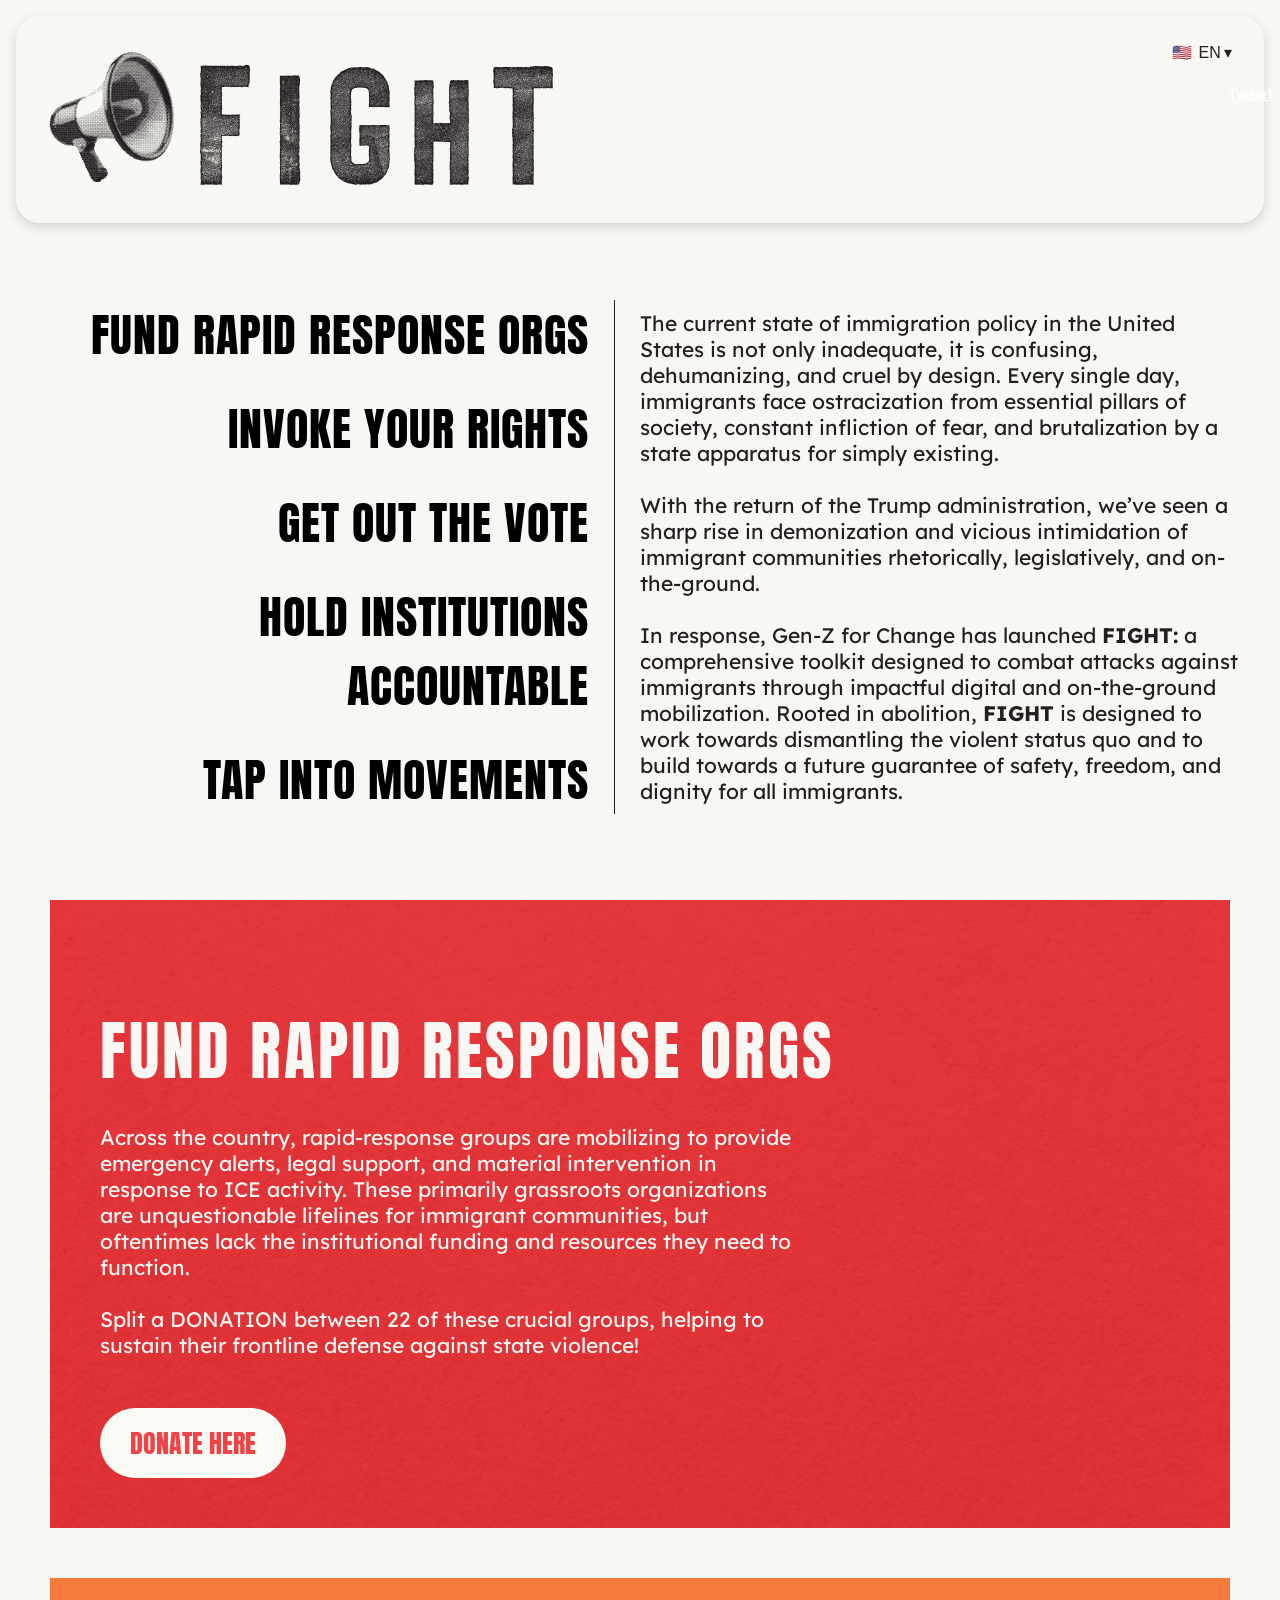
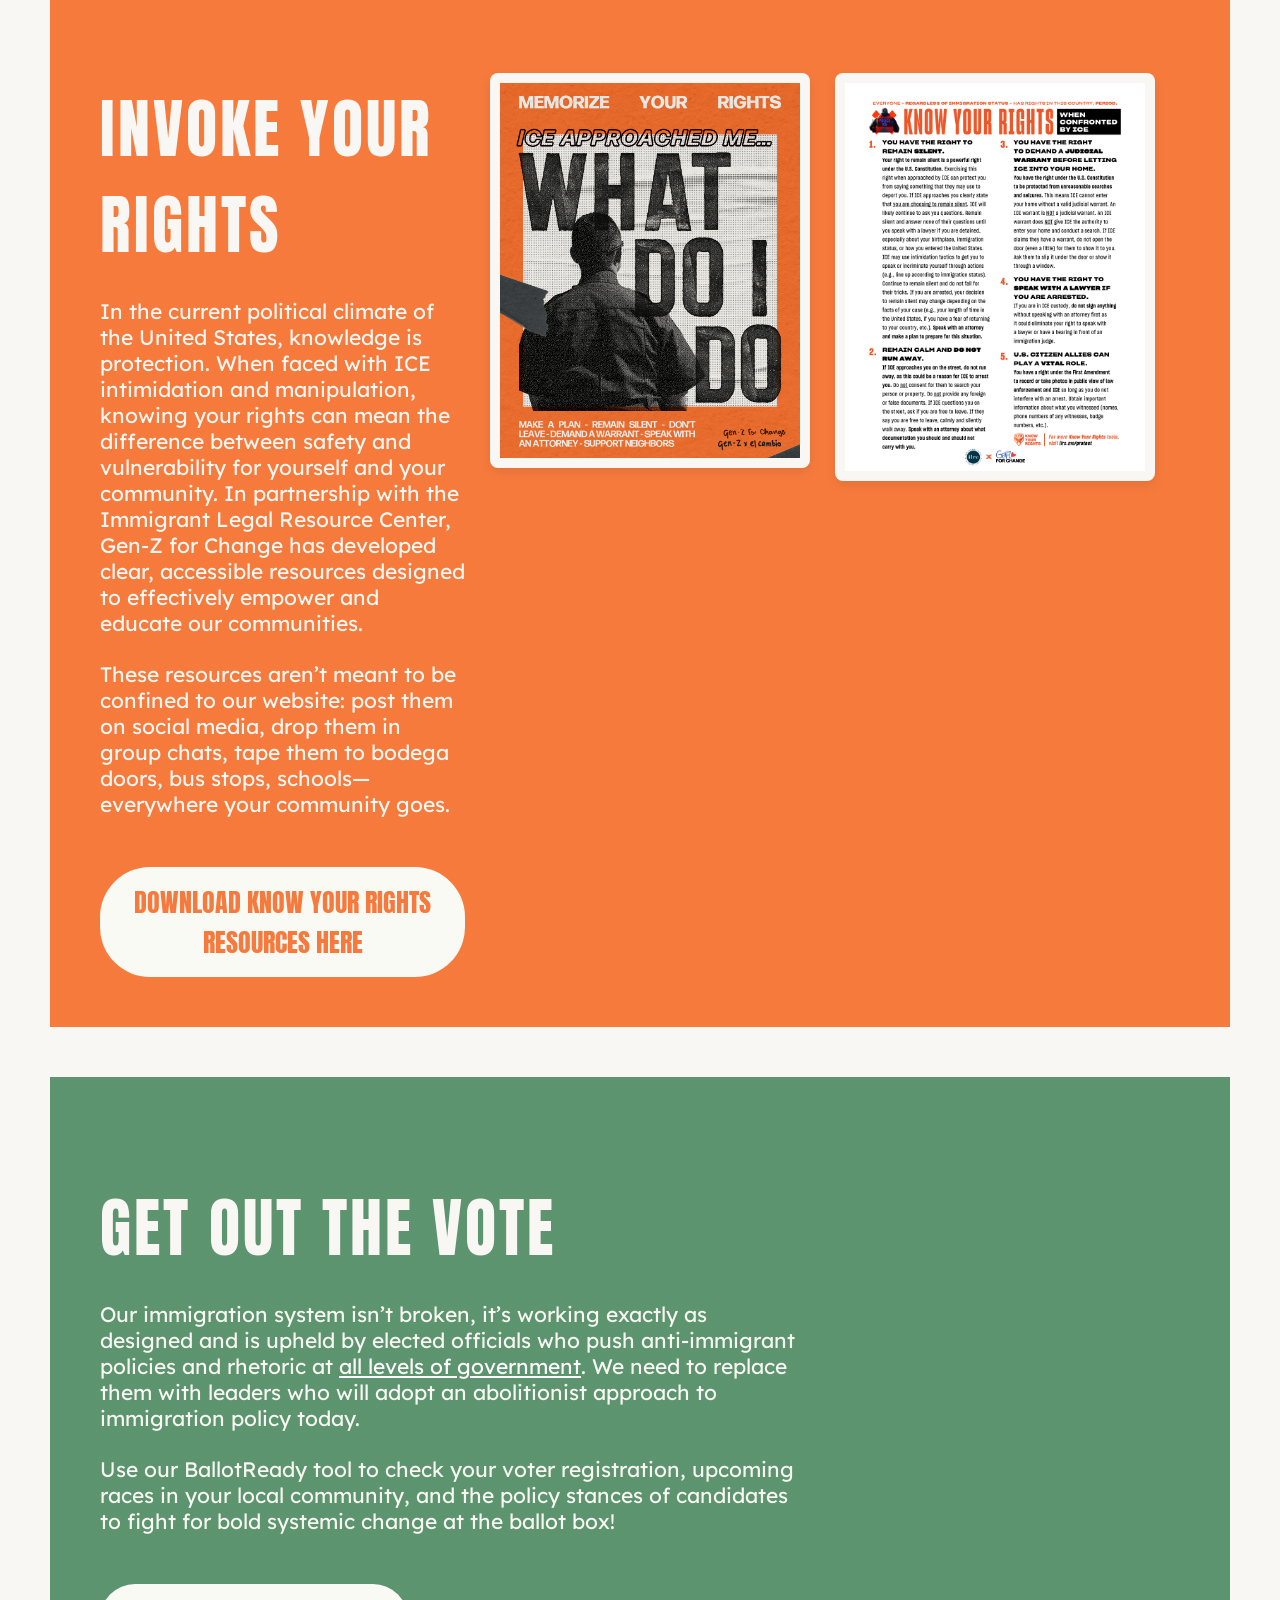
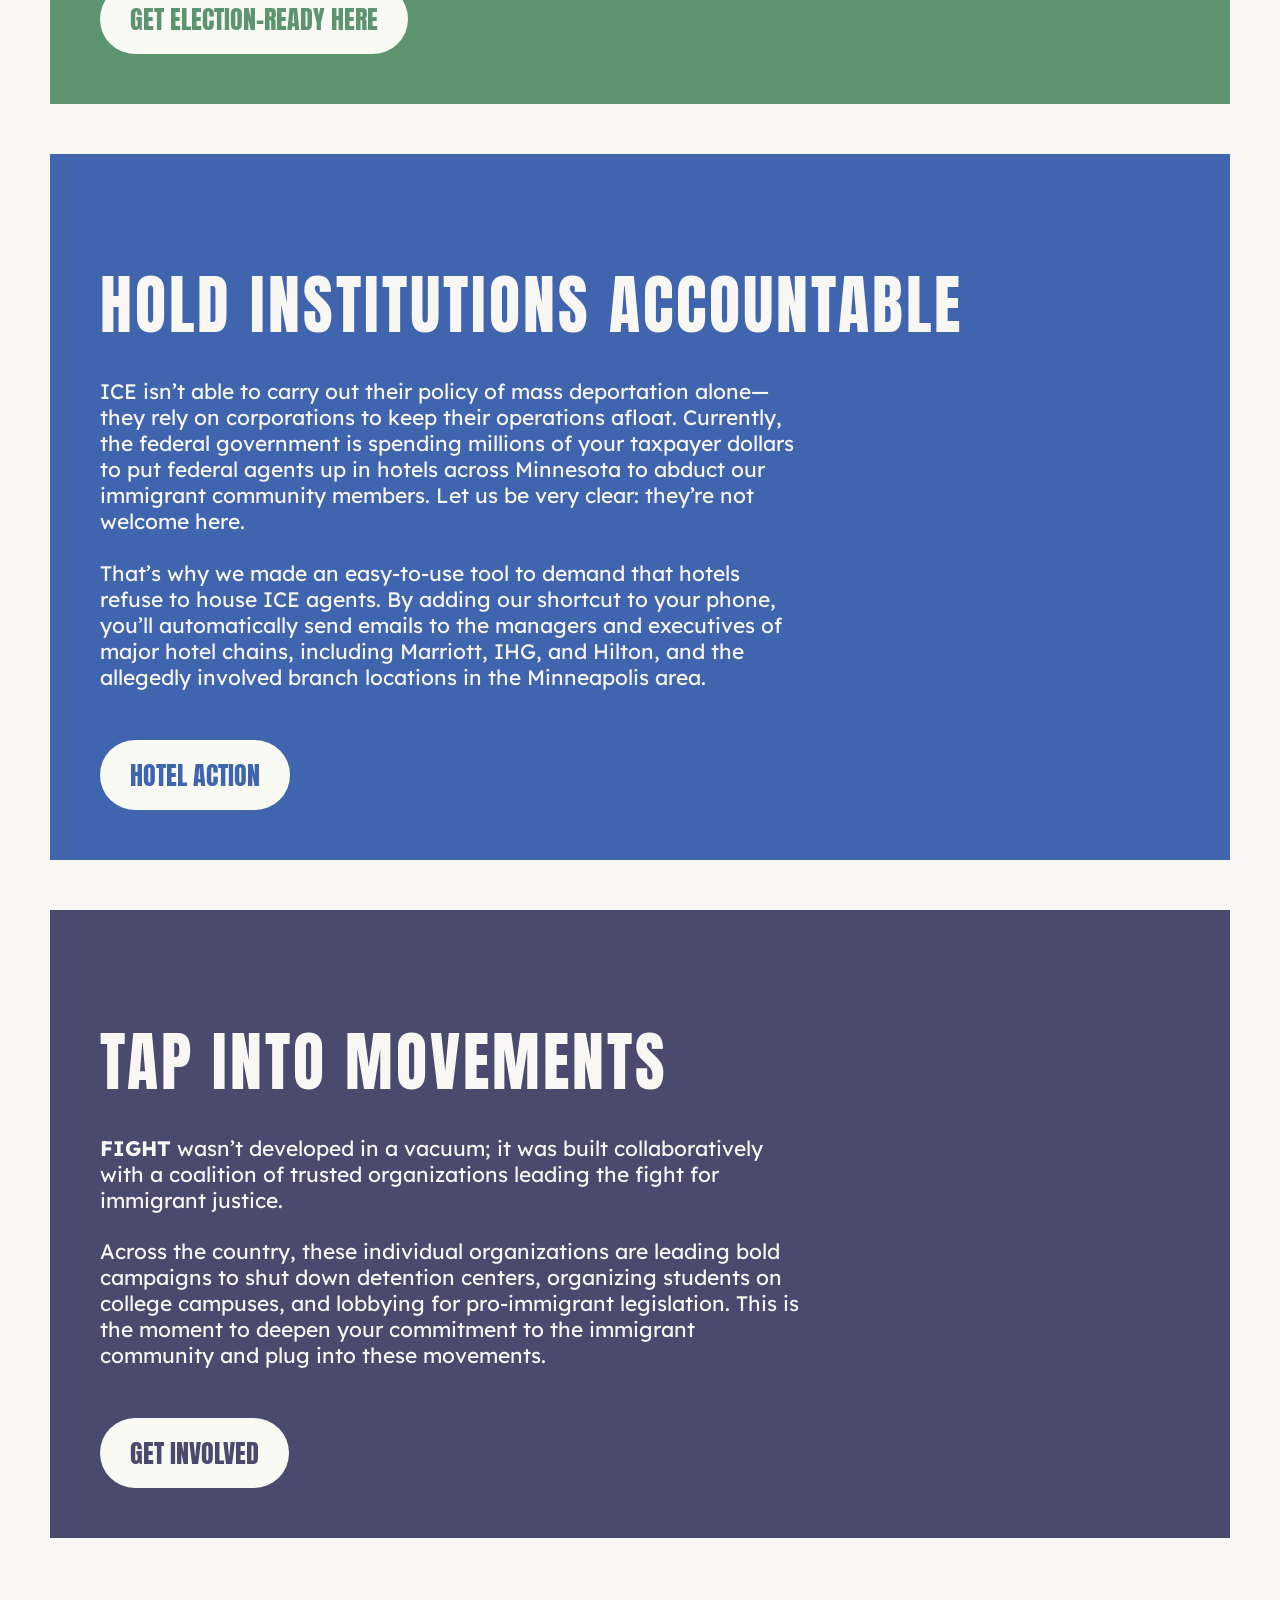
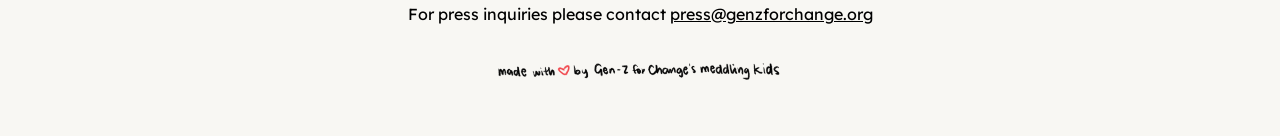
==== commit e7c592c9: "mpls update" ====
--- a/index.html
+++ b/index.html
@@ -46,16 +46,9 @@
       property="twitter:description"
       content="Gen-Z for Change’s FIGHT Toolkit empowers you to combat oppressive U.S. immigration policies—fund rapid-response groups, learn your rights, register to vote, and hold companies accountable."
     />
-    <meta
-      property="twitter:image"
-      content="assets/FIGHT_ShareCard.png"
-    />
-
-    <link
-      rel="icon"
-      type="image/x-icon"
-      href="assets/BullHorn.svg"
-    />
+    <meta property="twitter:image" content="assets/FIGHT_ShareCard.png" />
+
+    <link rel="icon" type="image/x-icon" href="assets/BullHorn.svg" />
     <!--     <link
       rel="alternate"
       href="https://gz4c.org/FIGHT"
@@ -303,7 +296,8 @@
             rel="noopener noreferrer"
           >
             <img
-              class="kyr_flyer" src="assets/KYROnePage.png"
+              class="kyr_flyer"
+              src="assets/KYROnePage.png"
               alt="know your rights flyer"
             />
           </a>
@@ -346,18 +340,17 @@
             ICE isn’t able to carry out their policy of mass deportation
             alone—they rely on corporations to keep their operations afloat.
             Currently, the federal government is spending millions of your
-            taxpayer dollars to put their agents and military personnel up in
-            hotels across our cities. They’re not welcome here.
+            taxpayer dollars to put federal agents up in hotels across Minnesota
+            to abduct our immigrant community members. Let us be very clear:
+            they’re not welcome here.
             <br /><br />
             That’s why we made an easy-to-use tool to demand that hotels refuse
             to house ICE agents. By adding our shortcut to your phone, you’ll
-            automatically send emails to major hotel chains (Marriott and
-            Hilton) and allegedly involved branches in the LA area. It’s never
-            been easier to fight back.
-          </p>
-          <!--           <a href="https://gz4c.org/fight/h">
-            <button class="hold-button">AVELO ACTION</button></a
-          > -->
+            automatically send emails to the managers and executives of major hotel chains,
+            including Marriott, IHG, and Hilton, and the allegedly involved
+            branch locations in the Minneapolis area.
+          </p>
+
           <a href="h.html">
             <button class="hold-button">HOTEL ACTION</button></a
           >
--- a/style.css
+++ b/style.css
@@ -220,19 +220,19 @@
 }
 
 .letter-P {
-  width: 50px;
+  width: 65px;
 }
 .letter-O {
-  width: 50px;
+  width: 70px;
 }
 .letter-D {
-  width: 50px;
+  width: 65px;
 }
 .letter-E {
-  width: 40px !important;
+  width: 50px !important;
 }
 .letter-R {
-  width: 50px;
+  width: 65px;
 }
 
 [class^="letter-"]:hover {
@@ -308,7 +308,7 @@
       rgba(248, 247, 243, 0.75),
       rgba(248, 247, 243, 0.75)
     ),
-    url("assets/WhiteBackground.png")
+    url("assets/squared-paper-texture.jpg")
       no-repeat center / cover;
   margin-top: -100px;
 }
